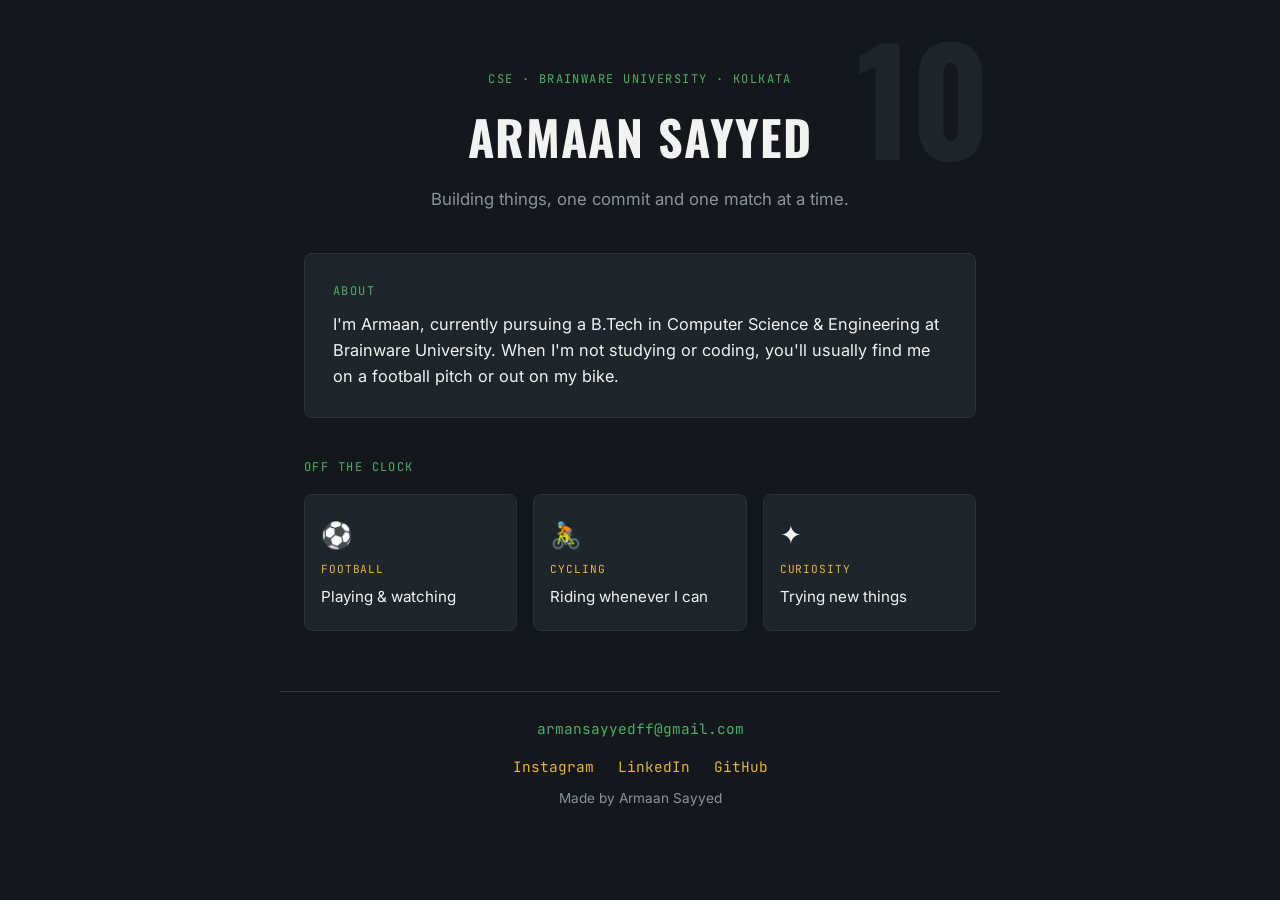
==== index.html @ 483bfe27 "Create index.html" ====
<!DOCTYPE html>
<html lang="en">
<head>
  <meta charset="UTF-8">
  <meta name="viewport" content="width=device-width, initial-scale=1.0">
  <title>Armaan Sayyed</title>

  <link rel="preconnect" href="https://fonts.googleapis.com">
  <link rel="preconnect" href="https://fonts.gstatic.com" crossorigin>

  <link href="https://fonts.googleapis.com/css2?family=Oswald:wght@500;700&family=Inter:wght@400;500&family=JetBrains+Mono:wght@500&display=swap" rel="stylesheet">

  <link rel="stylesheet" href="style.css">
</head>

<body>

  <header class="hero">
    <div class="hero-number" aria-hidden="true">10</div>

    <p class="eyebrow">CSE · Brainware University · Kolkata</p>

    <h1>Armaan Sayyed</h1>

    <p class="hero-sub">
      Building things, one commit and one match at a time.
    </p>
  </header>


  <main>

    <section class="card">
      <p class="eyebrow">About</p>

      <p>
        I'm Armaan, currently pursuing a B.Tech in Computer Science & Engineering
        at Brainware University. When I'm not studying or coding, you'll usually
        find me on a football pitch or out on my bike.
      </p>
    </section>


    <section class="stats">

      <p class="eyebrow">Off the clock</p>

      <div class="stat-row">

        <div class="stat-tile">
          <span class="stat-icon" aria-hidden="true">⚽</span>
          <span class="stat-label">Football</span>
          <span class="stat-value">Playing & watching</span>
        </div>

        <div class="stat-tile">
          <span class="stat-icon" aria-hidden="true">🚴</span>
          <span class="stat-label">Cycling</span>
          <span class="stat-value">Riding whenever I can</span>
        </div>

        <div class="stat-tile">
          <span class="stat-icon" aria-hidden="true">✦</span>
          <span class="stat-label">Curiosity</span>
          <span class="stat-value">Trying new things</span>
        </div>

      </div>

    </section>

  </main>


  <footer>

    <a href="mailto:armansayyedff@gmail.com">
      armansayyedff@gmail.com
    </a>

    <div class="social-links">

      <a
        href="https://www.instagram.com/armaxann/"
        target="_blank"
        rel="noopener noreferrer"
        aria-label="Instagram"
      >
        Instagram
      </a>

      <a
        href="https://www.linkedin.com/in/arman-sayyed-395670391/"
        target="_blank"
        rel="noopener noreferrer"
        aria-label="LinkedIn"
      >
        LinkedIn
      </a>

      <a
        href="https://github.com/armaan-xd"
        target="_blank"
        rel="noopener noreferrer"
        aria-label="GitHub"
      >
        GitHub
      </a>

    </div>

    <p>Made by Armaan Sayyed</p>

  </footer>

</body>
</html>
---- style.css ----
:root {
  --bg: #14181C;
  --card: #1E252B;
  --line: #2A323A;
  --text: #F2F3F0;
  --muted: #8A93A0;
  --grass: #4CAF63;
  --gold: #E8B33D;
}

* {
  box-sizing: border-box;
}

body {
  margin: 0;
  background-color: var(--bg);
  color: var(--text);
  font-family: 'Inter', sans-serif;
  line-height: 1.6;
}

.eyebrow {
  font-family: 'JetBrains Mono', monospace;
  font-size: 0.75rem;
  letter-spacing: 0.12em;
  text-transform: uppercase;
  color: var(--grass);
  margin: 0 0 10px 0;
}

.hero {
  position: relative;
  max-width: 720px;
  margin: 0 auto;
  padding: 70px 24px 40px;
  text-align: center;
  overflow: hidden;
}

.hero-number {
  position: absolute;
  top: -20px;
  right: 10px;
  font-family: 'Oswald', sans-serif;
  font-weight: 700;
  font-size: 9rem;
  color: var(--card);
  z-index: 0;
  user-select: none;
}

.hero h1 {
  position: relative;
  font-family: 'Oswald', sans-serif;
  font-weight: 700;
  font-size: 3rem;
  text-transform: uppercase;
  letter-spacing: 0.03em;
  margin: 0 0 10px 0;
}

.hero-sub {
  position: relative;
  color: var(--muted);
  font-size: 1.05rem;
  margin: 0;
}

main {
  max-width: 720px;
  margin: 0 auto;
  padding: 0 24px 60px;
}

.card {
  background-color: var(--card);
  border: 1px solid var(--line);
  border-radius: 8px;
  padding: 28px;
  margin-bottom: 40px;
}

.card p:last-child {
  margin: 0;
  font-size: 1.02rem;
}

.stats .eyebrow {
  margin-bottom: 16px;
}

.stat-row {
  display: grid;
  grid-template-columns: repeat(3, 1fr);
  gap: 16px;
}

.stat-tile {
  display: flex;
  flex-direction: column;
  align-items: flex-start;
  gap: 6px;
  background-color: var(--card);
  border: 1px solid var(--line);
  border-radius: 8px;
  padding: 20px 16px;
  transition: border-color 0.2s ease;
}

.stat-tile:hover {
  border-color: var(--gold);
}

.stat-icon {
  font-size: 1.6rem;
}

.stat-label {
  font-family: 'JetBrains Mono', monospace;
  font-size: 0.7rem;
  letter-spacing: 0.08em;
  text-transform: uppercase;
  color: var(--gold);
}

.stat-value {
  font-size: 0.95rem;
  color: var(--text);
}

footer {
  max-width: 720px;
  margin: 0 auto;
  padding: 24px;
  text-align: center;
  border-top: 1px solid var(--line);
}

footer a {
  color: var(--grass);
  text-decoration: none;
  font-family: 'JetBrains Mono', monospace;
  font-size: 0.9rem;
}

footer a:hover,
footer a:focus-visible {
  text-decoration: underline;
}

.social-links {
  display: flex;
  justify-content: center;
  gap: 24px;
  margin-top: 14px;
  flex-wrap: wrap;
}

.social-links a {
  color: var(--gold);
  transition: color 0.2s ease;
}

.social-links a:hover {
  color: var(--grass);
}

footer p {
  color: var(--muted);
  font-size: 0.85rem;
  margin: 10px 0 0 0;
}

a:focus-visible,
.stat-tile:focus-visible {
  outline: 2px solid var(--gold);
  outline-offset: 2px;
}

@media (prefers-reduced-motion: reduce) {
  .stat-tile {
    transition: none;
  }
}

@media (max-width: 600px) {

  .hero h1 {
    font-size: 2.2rem;
  }

  .hero-number {
    font-size: 6rem;
    top: -10px;
  }

  .stat-row {
    grid-template-columns: 1fr;
  }

  .social-links {
    gap: 16px;
  }
}
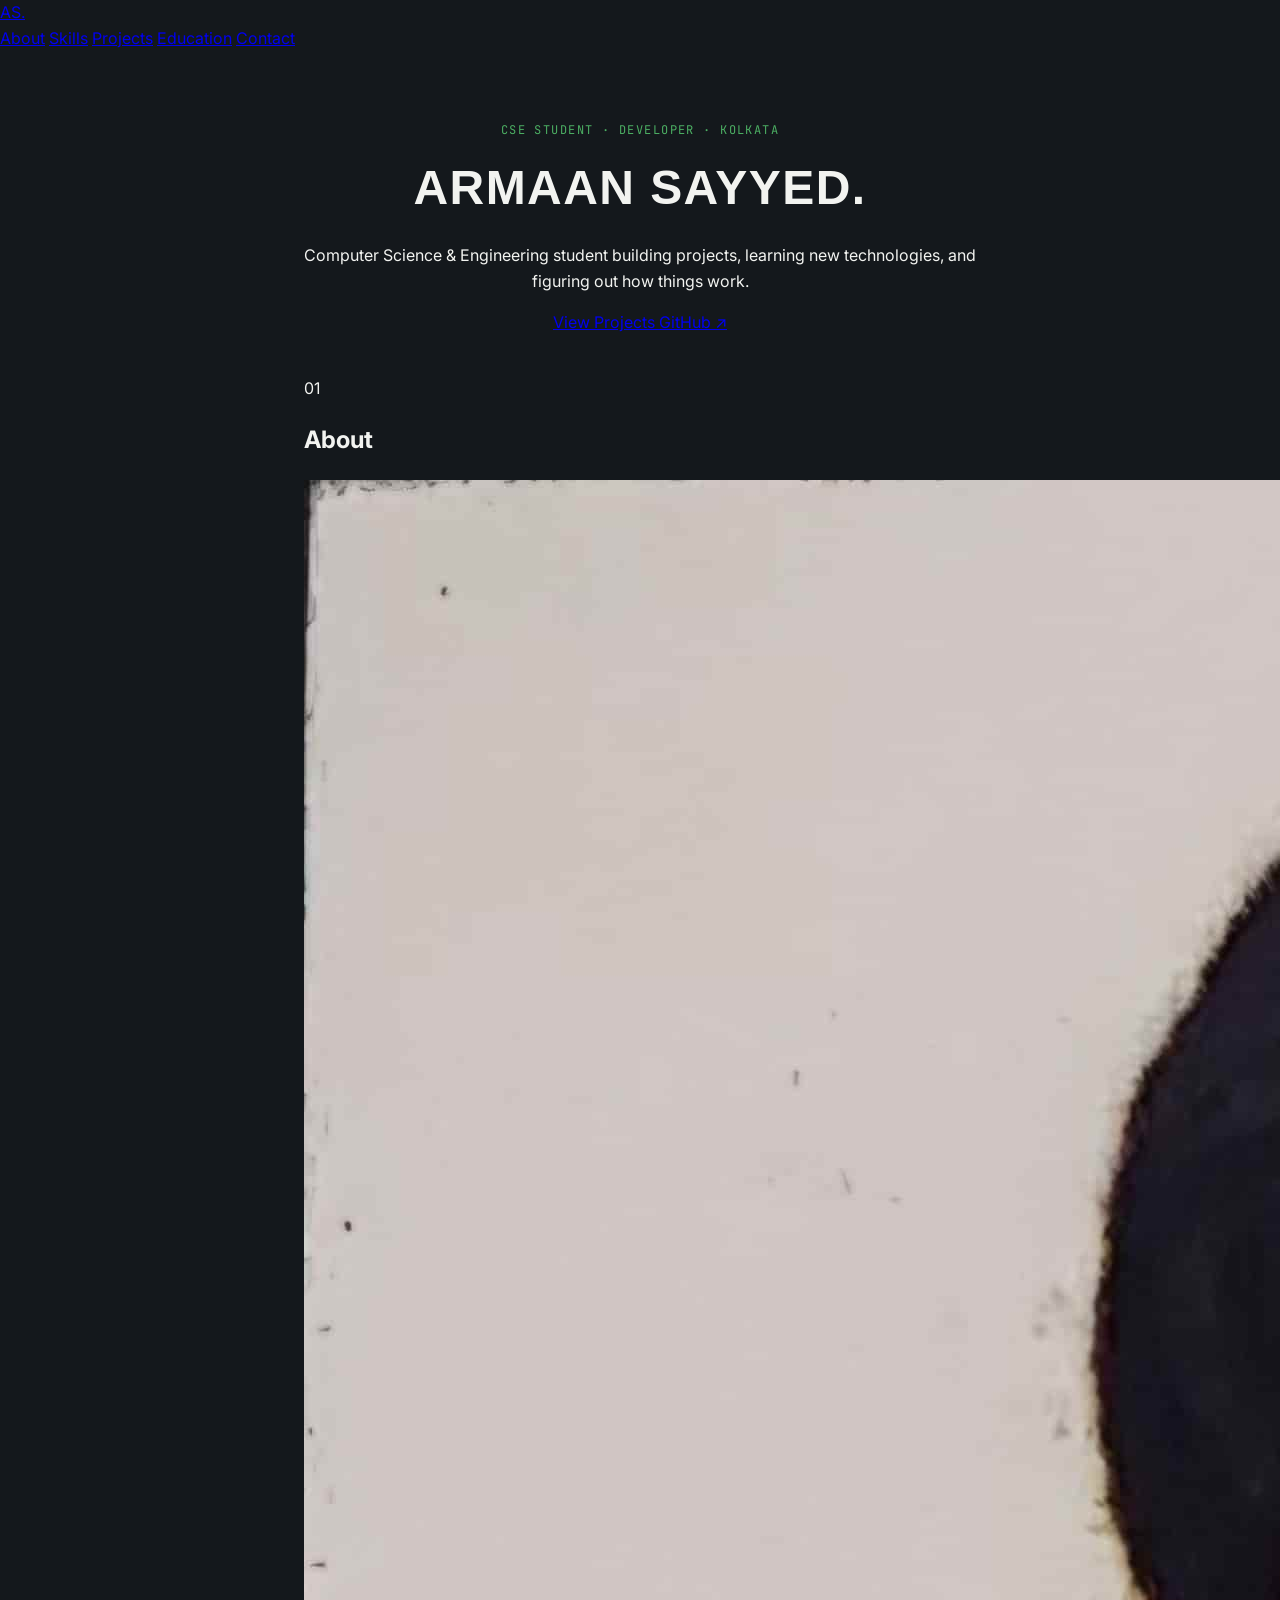
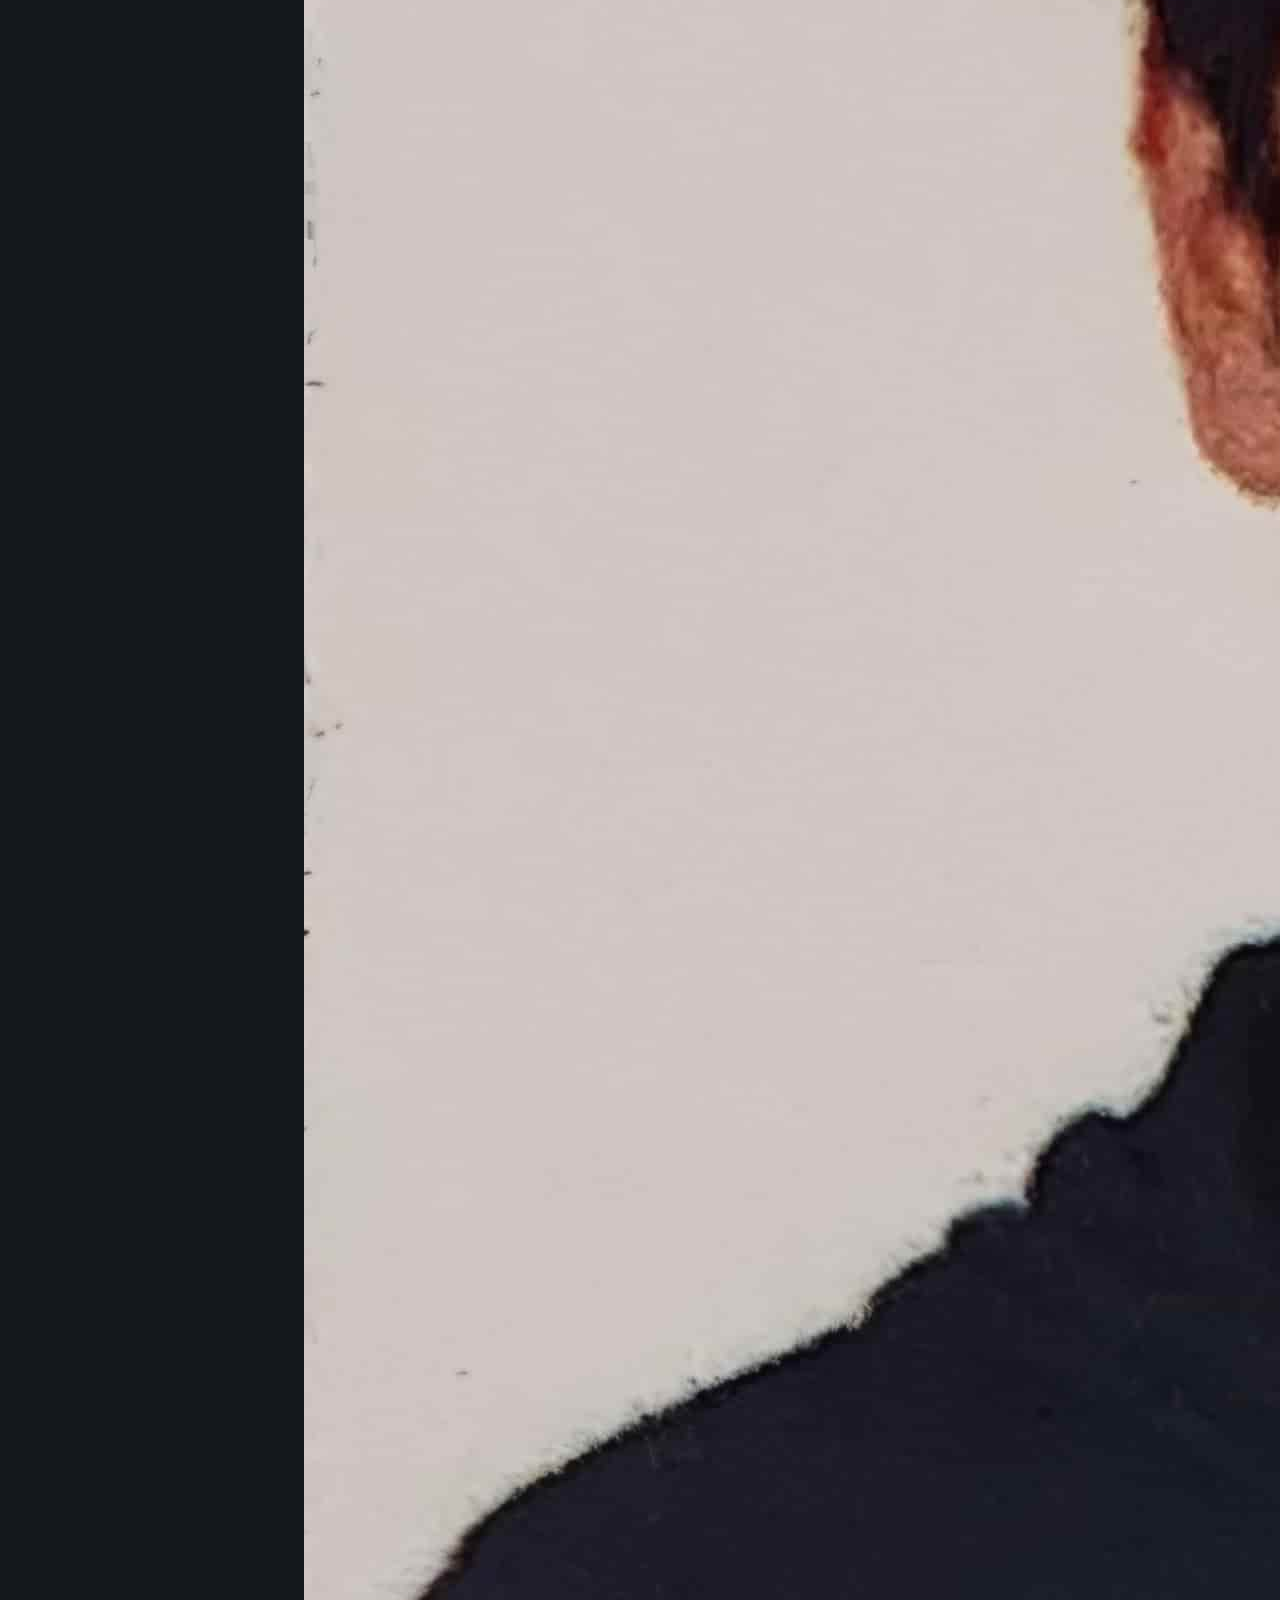
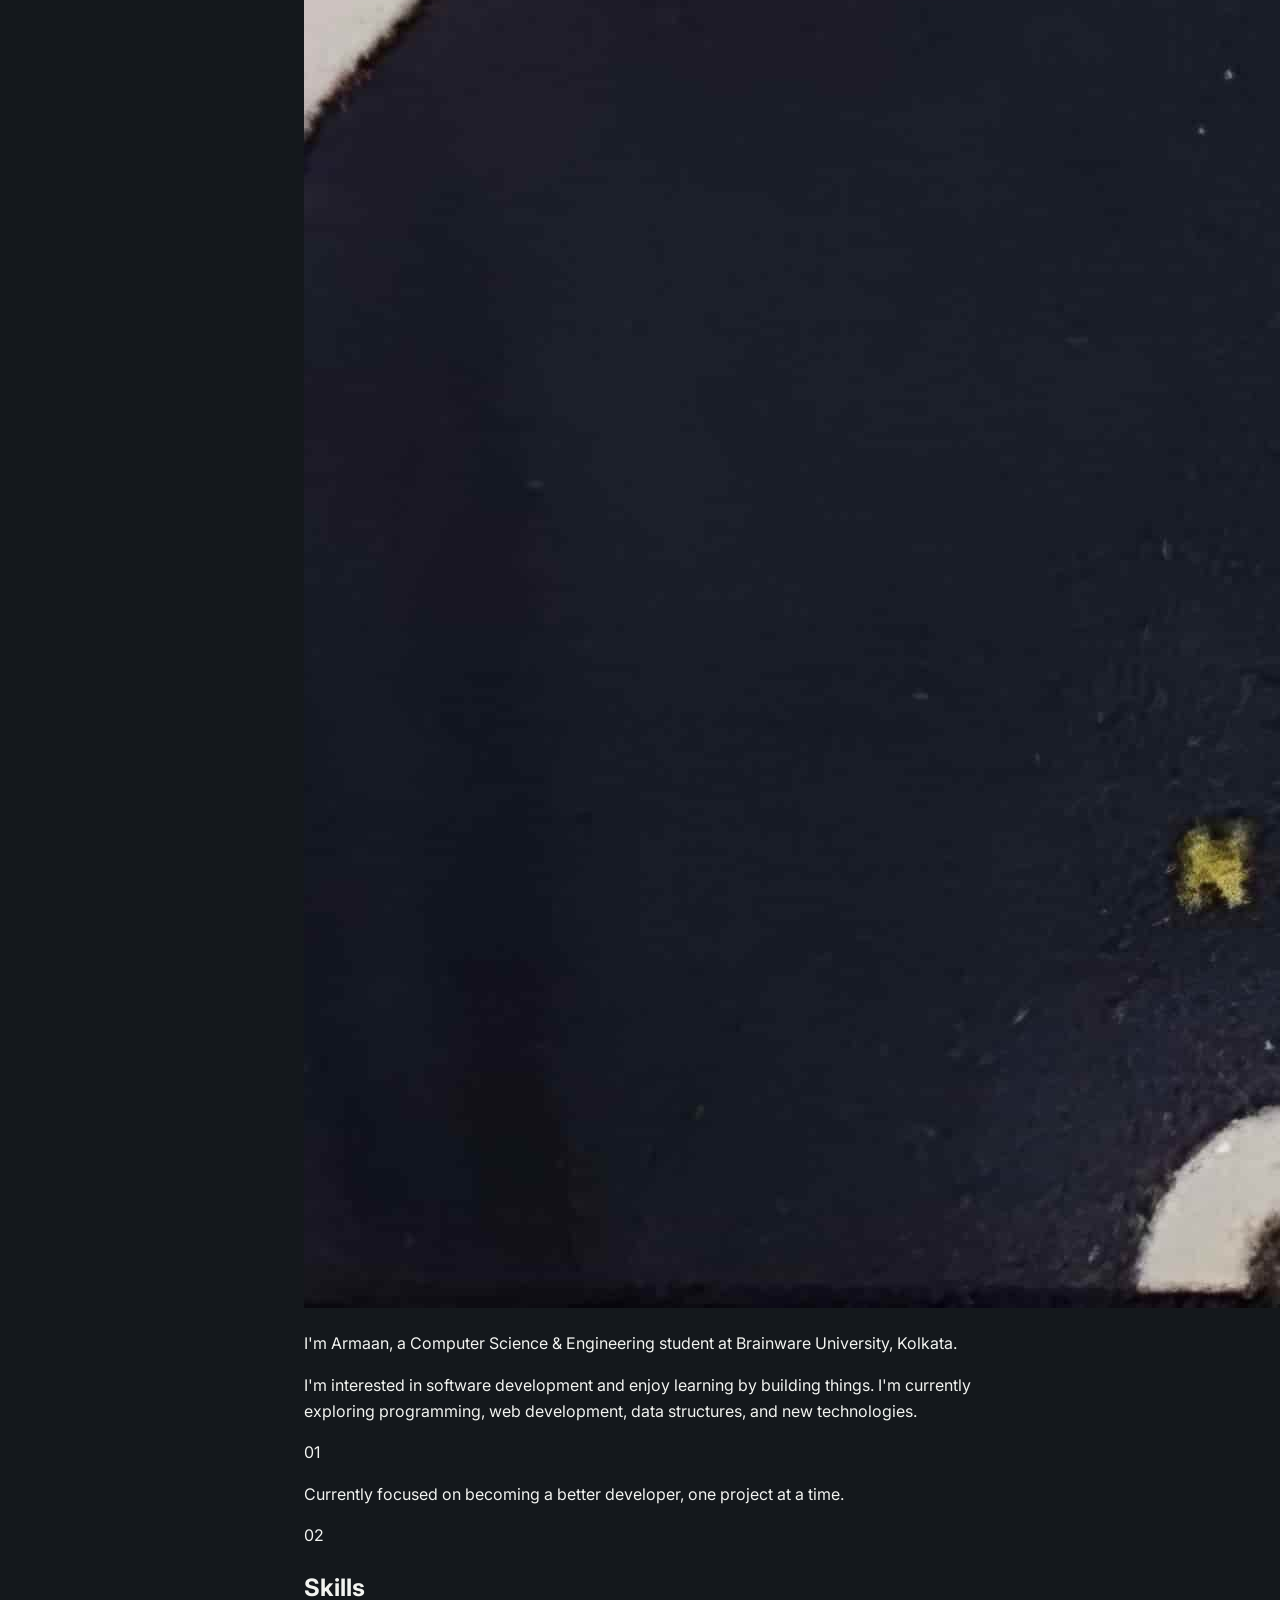
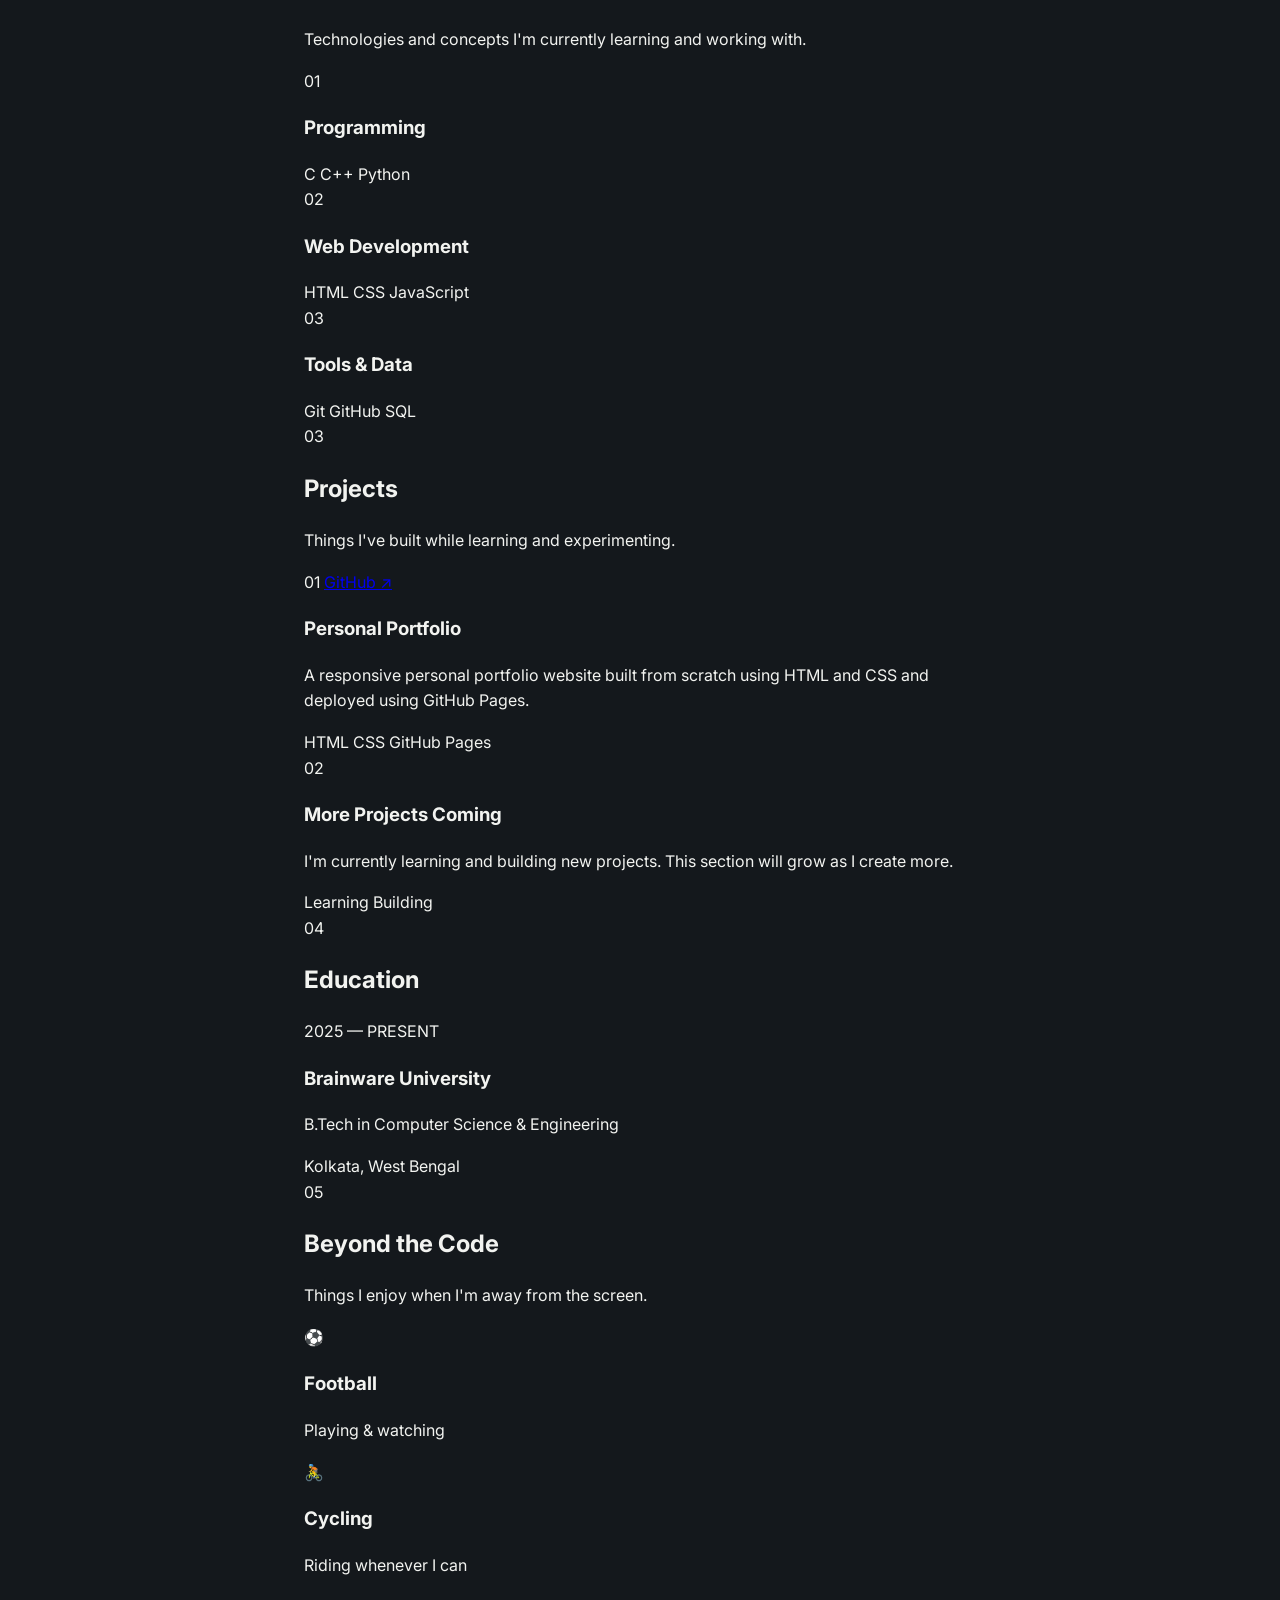
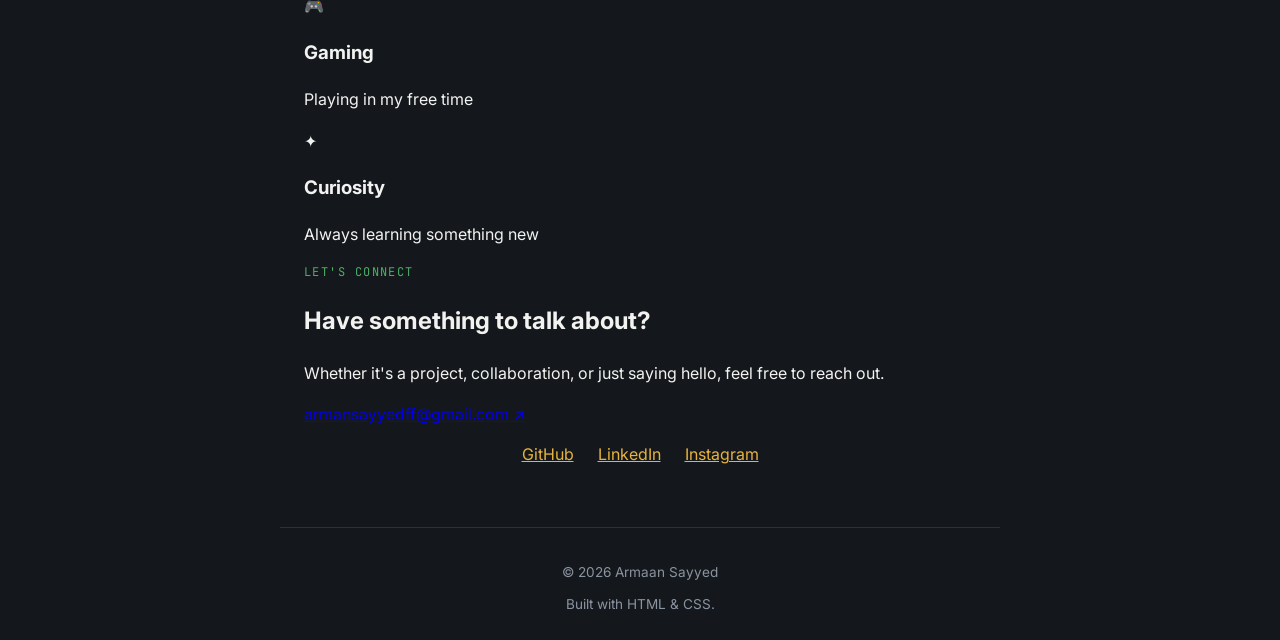
==== commit da65ea00: "Update index.html" ====
--- a/index.html
+++ b/index.html
@@ -1,117 +1,610 @@
 <!DOCTYPE html>
 <html lang="en">
+
 <head>
   <meta charset="UTF-8">
   <meta name="viewport" content="width=device-width, initial-scale=1.0">
-  <title>Armaan Sayyed</title>
+
+  <title>Armaan Sayyed | CSE Student & Developer</title>
+
+  <meta
+    name="description"
+    content="Armaan Sayyed — Computer Science & Engineering student at Brainware University, Kolkata."
+  >
 
   <link rel="preconnect" href="https://fonts.googleapis.com">
   <link rel="preconnect" href="https://fonts.gstatic.com" crossorigin>
 
-  <link href="https://fonts.googleapis.com/css2?family=Oswald:wght@500;700&family=Inter:wght@400;500&family=JetBrains+Mono:wght@500&display=swap" rel="stylesheet">
+  <link
+    href="https://fonts.googleapis.com/css2?family=Inter:wght@400;500;600;700&family=JetBrains+Mono:wght@400;500;600&display=swap"
+    rel="stylesheet"
+  >
 
   <link rel="stylesheet" href="style.css">
 </head>
 
+
 <body>
 
+
+  <!-- NAVIGATION -->
+
+  <nav class="navbar">
+
+    <div class="nav-container">
+
+      <a href="#" class="logo">AS.</a>
+
+      <div class="nav-links">
+
+        <a href="#about">About</a>
+        <a href="#skills">Skills</a>
+        <a href="#projects">Projects</a>
+        <a href="#education">Education</a>
+        <a href="#contact">Contact</a>
+
+      </div>
+
+    </div>
+
+  </nav>
+
+
+  <!-- HERO -->
+
   <header class="hero">
-    <div class="hero-number" aria-hidden="true">10</div>
-
-    <p class="eyebrow">CSE · Brainware University · Kolkata</p>
-
-    <h1>Armaan Sayyed</h1>
-
-    <p class="hero-sub">
-      Building things, one commit and one match at a time.
+
+    <div class="hero-background"></div>
+
+    <div class="hero-content">
+
+      <p class="eyebrow">
+        CSE STUDENT · DEVELOPER · KOLKATA
+      </p>
+
+      <h1>
+        Armaan <span>Sayyed.</span>
+      </h1>
+
+      <p class="hero-description">
+        Computer Science & Engineering student building projects,
+        learning new technologies, and figuring out how things work.
+      </p>
+
+      <div class="hero-buttons">
+
+        <a href="#projects" class="button primary">
+          View Projects
+        </a>
+
+        <a
+          href="https://github.com/armaan-xd"
+          target="_blank"
+          rel="noopener noreferrer"
+          class="button secondary"
+        >
+          GitHub ↗
+        </a>
+
+      </div>
+
+    </div>
+
+  </header>
+
+
+  <main>
+
+
+    <!-- ABOUT -->
+
+    <section id="about" class="section">
+
+      <div class="section-heading">
+
+        <span>01</span>
+
+        <h2>About</h2>
+
+      </div>
+
+
+      <div class="about-content">
+
+
+        <!-- PHOTO -->
+
+        <div class="about-photo">
+
+          <img
+            src="psphoto.jpg"
+            alt="Armaan Sayyed"
+          >
+
+        </div>
+
+
+        <!-- ABOUT TEXT -->
+
+        <div class="about-text">
+
+          <p class="large-text">
+
+            I'm Armaan, a Computer Science & Engineering student at
+            Brainware University, Kolkata.
+
+          </p>
+
+          <p>
+
+            I'm interested in software development and enjoy learning
+            by building things. I'm currently exploring programming,
+            web development, data structures, and new technologies.
+
+          </p>
+
+        </div>
+
+
+        <!-- HIGHLIGHT -->
+
+        <div class="about-highlight">
+
+          <span class="highlight-number">
+            01
+          </span>
+
+          <p>
+
+            Currently focused on becoming a better developer,
+            one project at a time.
+
+          </p>
+
+        </div>
+
+
+      </div>
+
+    </section>
+
+
+    <!-- SKILLS -->
+
+    <section id="skills" class="section">
+
+      <div class="section-heading">
+
+        <span>02</span>
+
+        <h2>Skills</h2>
+
+      </div>
+
+
+      <p class="section-intro">
+
+        Technologies and concepts I'm currently learning
+        and working with.
+
+      </p>
+
+
+      <div class="skills-grid">
+
+
+        <div class="skill-card">
+
+          <span class="skill-number">
+            01
+          </span>
+
+          <h3>
+            Programming
+          </h3>
+
+          <div class="tags">
+
+            <span>C</span>
+            <span>C++</span>
+            <span>Python</span>
+
+          </div>
+
+        </div>
+
+
+        <div class="skill-card">
+
+          <span class="skill-number">
+            02
+          </span>
+
+          <h3>
+            Web Development
+          </h3>
+
+          <div class="tags">
+
+            <span>HTML</span>
+            <span>CSS</span>
+            <span>JavaScript</span>
+
+          </div>
+
+        </div>
+
+
+        <div class="skill-card">
+
+          <span class="skill-number">
+            03
+          </span>
+
+          <h3>
+            Tools & Data
+          </h3>
+
+          <div class="tags">
+
+            <span>Git</span>
+            <span>GitHub</span>
+            <span>SQL</span>
+
+          </div>
+
+        </div>
+
+
+      </div>
+
+    </section>
+
+
+    <!-- PROJECTS -->
+
+    <section id="projects" class="section">
+
+      <div class="section-heading">
+
+        <span>03</span>
+
+        <h2>Projects</h2>
+
+      </div>
+
+
+      <p class="section-intro">
+
+        Things I've built while learning and experimenting.
+
+      </p>
+
+
+      <div class="projects-list">
+
+
+        <!-- PROJECT 01 -->
+
+        <article class="project-card">
+
+          <div class="project-top">
+
+            <span class="project-number">
+              01
+            </span>
+
+            <a
+              href="https://github.com/armaan-xd"
+              target="_blank"
+              rel="noopener noreferrer"
+              class="project-link"
+            >
+              GitHub ↗
+            </a>
+
+          </div>
+
+
+          <h3>
+            Personal Portfolio
+          </h3>
+
+
+          <p>
+
+            A responsive personal portfolio website built from scratch
+            using HTML and CSS and deployed using GitHub Pages.
+
+          </p>
+
+
+          <div class="project-tags">
+
+            <span>HTML</span>
+            <span>CSS</span>
+            <span>GitHub Pages</span>
+
+          </div>
+
+        </article>
+
+
+        <!-- PROJECT 02 -->
+
+        <article class="project-card">
+
+          <div class="project-top">
+
+            <span class="project-number">
+              02
+            </span>
+
+          </div>
+
+
+          <h3>
+            More Projects Coming
+          </h3>
+
+
+          <p>
+
+            I'm currently learning and building new projects.
+            This section will grow as I create more.
+
+          </p>
+
+
+          <div class="project-tags">
+
+            <span>Learning</span>
+            <span>Building</span>
+
+          </div>
+
+        </article>
+
+
+      </div>
+
+    </section>
+
+
+    <!-- EDUCATION -->
+
+    <section id="education" class="section">
+
+      <div class="section-heading">
+
+        <span>04</span>
+
+        <h2>Education</h2>
+
+      </div>
+
+
+      <div class="education-card">
+
+        <div class="education-year">
+
+          2025 — PRESENT
+
+        </div>
+
+
+        <div class="education-info">
+
+          <h3>
+            Brainware University
+          </h3>
+
+          <p>
+            B.Tech in Computer Science & Engineering
+          </p>
+
+          <span>
+            Kolkata, West Bengal
+          </span>
+
+        </div>
+
+      </div>
+
+    </section>
+
+
+    <!-- BEYOND THE CODE -->
+
+    <section class="section">
+
+      <div class="section-heading">
+
+        <span>05</span>
+
+        <h2>Beyond the Code</h2>
+
+      </div>
+
+
+      <p class="section-intro">
+
+        Things I enjoy when I'm away from the screen.
+
+      </p>
+
+
+      <div class="interests">
+
+
+        <div class="interest">
+
+          <span>⚽</span>
+
+          <div>
+
+            <h3>
+              Football
+            </h3>
+
+            <p>
+              Playing & watching
+            </p>
+
+          </div>
+
+        </div>
+
+
+        <div class="interest">
+
+          <span>🚴</span>
+
+          <div>
+
+            <h3>
+              Cycling
+            </h3>
+
+            <p>
+              Riding whenever I can
+            </p>
+
+          </div>
+
+        </div>
+
+
+        <div class="interest">
+
+          <span>🎮</span>
+
+          <div>
+
+            <h3>
+              Gaming
+            </h3>
+
+            <p>
+              Playing in my free time
+            </p>
+
+          </div>
+
+        </div>
+
+
+        <div class="interest">
+
+          <span>✦</span>
+
+          <div>
+
+            <h3>
+              Curiosity
+            </h3>
+
+            <p>
+              Always learning something new
+            </p>
+
+          </div>
+
+        </div>
+
+
+      </div>
+
+    </section>
+
+
+    <!-- CONTACT -->
+
+    <section id="contact" class="contact-section">
+
+      <p class="eyebrow">
+        LET'S CONNECT
+      </p>
+
+
+      <h2>
+
+        Have something
+        <span>to talk about?</span>
+
+      </h2>
+
+
+      <p>
+
+        Whether it's a project, collaboration, or just saying hello,
+        feel free to reach out.
+
+      </p>
+
+
+      <a
+        href="mailto:armansayyedff@gmail.com"
+        class="email-button"
+      >
+
+        armansayyedff@gmail.com ↗
+
+      </a>
+
+
+      <div class="social-links">
+
+
+        <a
+          href="https://github.com/armaan-xd"
+          target="_blank"
+          rel="noopener noreferrer"
+        >
+          GitHub
+        </a>
+
+
+        <a
+          href="https://www.linkedin.com/in/arman-sayyed-395670391/"
+          target="_blank"
+          rel="noopener noreferrer"
+        >
+          LinkedIn
+        </a>
+
+
+        <a
+          href="https://www.instagram.com/armaxann/"
+          target="_blank"
+          rel="noopener noreferrer"
+        >
+          Instagram
+        </a>
+
+
+      </div>
+
+    </section>
+
+
+  </main>
+
+
+  <!-- FOOTER -->
+
+  <footer>
+
+    <p>
+      © 2026 Armaan Sayyed
     </p>
-  </header>
-
-
-  <main>
-
-    <section class="card">
-      <p class="eyebrow">About</p>
-
-      <p>
-        I'm Armaan, currently pursuing a B.Tech in Computer Science & Engineering
-        at Brainware University. When I'm not studying or coding, you'll usually
-        find me on a football pitch or out on my bike.
-      </p>
-    </section>
-
-
-    <section class="stats">
-
-      <p class="eyebrow">Off the clock</p>
-
-      <div class="stat-row">
-
-        <div class="stat-tile">
-          <span class="stat-icon" aria-hidden="true">⚽</span>
-          <span class="stat-label">Football</span>
-          <span class="stat-value">Playing & watching</span>
-        </div>
-
-        <div class="stat-tile">
-          <span class="stat-icon" aria-hidden="true">🚴</span>
-          <span class="stat-label">Cycling</span>
-          <span class="stat-value">Riding whenever I can</span>
-        </div>
-
-        <div class="stat-tile">
-          <span class="stat-icon" aria-hidden="true">✦</span>
-          <span class="stat-label">Curiosity</span>
-          <span class="stat-value">Trying new things</span>
-        </div>
-
-      </div>
-
-    </section>
-
-  </main>
-
-
-  <footer>
-
-    <a href="mailto:armansayyedff@gmail.com">
-      armansayyedff@gmail.com
-    </a>
-
-    <div class="social-links">
-
-      <a
-        href="https://www.instagram.com/armaxann/"
-        target="_blank"
-        rel="noopener noreferrer"
-        aria-label="Instagram"
-      >
-        Instagram
-      </a>
-
-      <a
-        href="https://www.linkedin.com/in/arman-sayyed-395670391/"
-        target="_blank"
-        rel="noopener noreferrer"
-        aria-label="LinkedIn"
-      >
-        LinkedIn
-      </a>
-
-      <a
-        href="https://github.com/armaan-xd"
-        target="_blank"
-        rel="noopener noreferrer"
-        aria-label="GitHub"
-      >
-        GitHub
-      </a>
-
-    </div>
-
-    <p>Made by Armaan Sayyed</p>
+
+    <p>
+      Built with HTML & CSS.
+    </p>
 
   </footer>
+
 
 </body>
 </html>
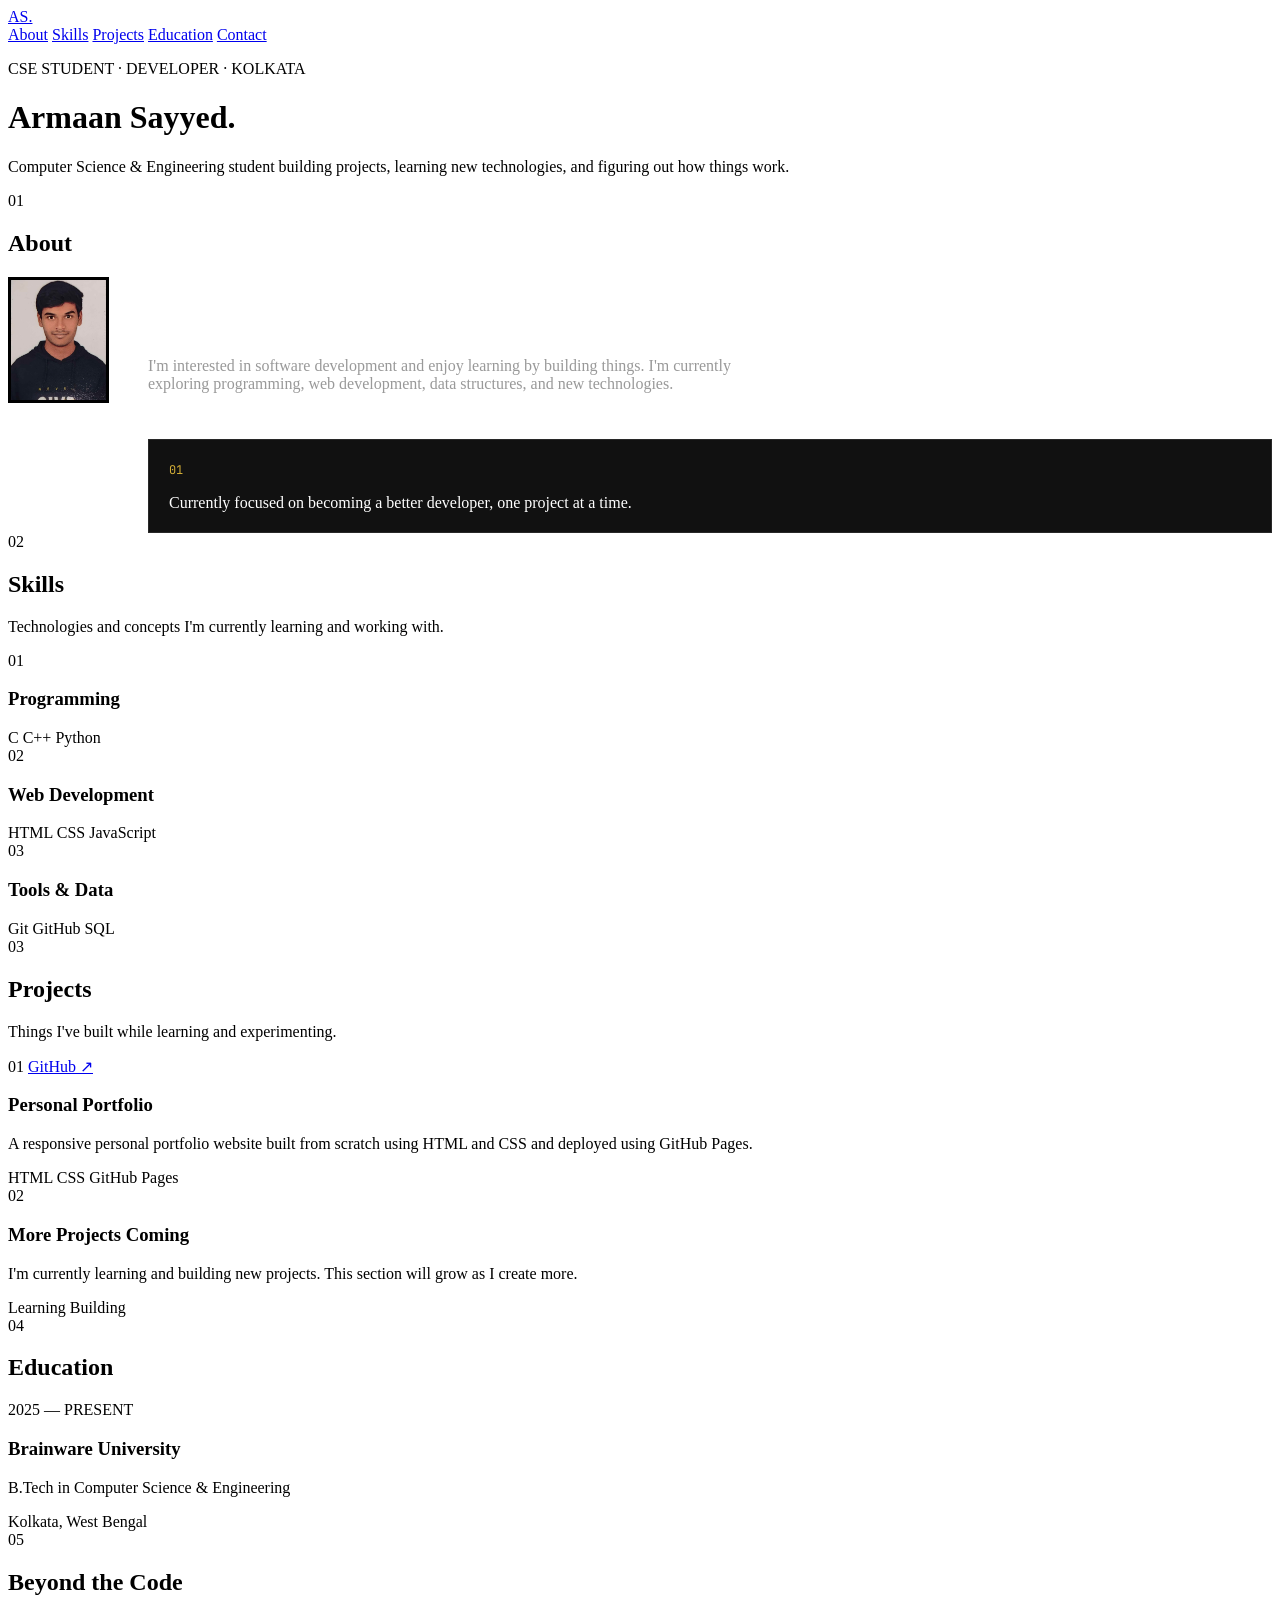
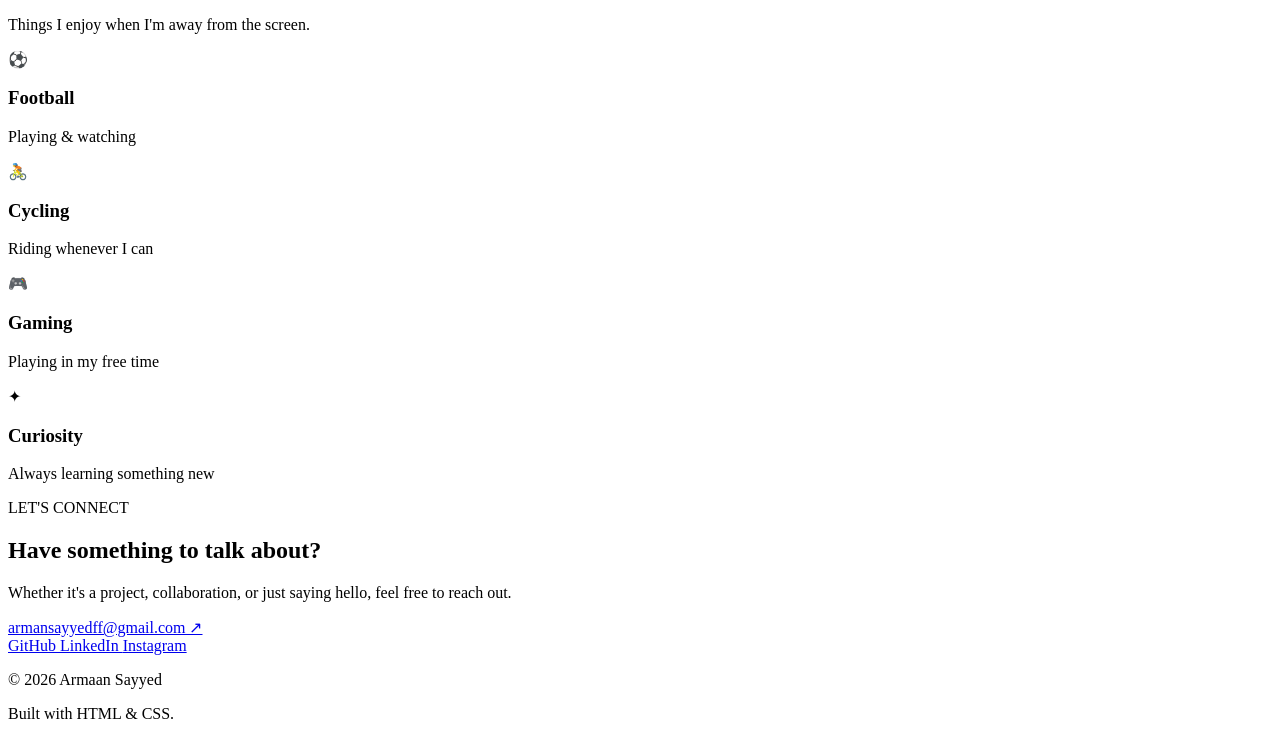
==== commit 1756fafa: "Update index.html" ====
--- a/index.html
+++ b/index.html
@@ -23,10 +23,8 @@
   <link rel="stylesheet" href="style.css">
 </head>
 
-
 <body>
 
-
   <!-- NAVIGATION -->
 
   <nav class="navbar">
@@ -36,13 +34,11 @@
       <a href="#" class="logo">AS.</a>
 
       <div class="nav-links">
-
         <a href="#about">About</a>
         <a href="#skills">Skills</a>
         <a href="#projects">Projects</a>
         <a href="#education">Education</a>
         <a href="#contact">Contact</a>
-
       </div>
 
     </div>
@@ -71,6 +67,10 @@
         learning new technologies, and figuring out how things work.
       </p>
 
+
+      <!-- TOP BUTTONS — CURRENTLY HIDDEN -->
+
+      <!--
       <div class="hero-buttons">
 
         <a href="#projects" class="button primary">
@@ -87,6 +87,7 @@
         </a>
 
       </div>
+      -->
 
     </div>
 
@@ -101,18 +102,13 @@
     <section id="about" class="section">
 
       <div class="section-heading">
-
         <span>01</span>
-
         <h2>About</h2>
-
       </div>
 
 
       <div class="about-content">
 
-
-        <!-- PHOTO -->
 
         <div class="about-photo">
 
@@ -124,29 +120,21 @@
         </div>
 
 
-        <!-- ABOUT TEXT -->
-
         <div class="about-text">
 
           <p class="large-text">
-
             I'm Armaan, a Computer Science & Engineering student at
             Brainware University, Kolkata.
-
           </p>
 
           <p>
-
             I'm interested in software development and enjoy learning
             by building things. I'm currently exploring programming,
             web development, data structures, and new technologies.
-
           </p>
 
         </div>
 
-
-        <!-- HIGHLIGHT -->
 
         <div class="about-highlight">
 
@@ -155,10 +143,8 @@
           </span>
 
           <p>
-
             Currently focused on becoming a better developer,
             one project at a time.
-
           </p>
 
         </div>
@@ -174,19 +160,13 @@
     <section id="skills" class="section">
 
       <div class="section-heading">
-
         <span>02</span>
-
         <h2>Skills</h2>
-
-      </div>
-
+      </div>
 
       <p class="section-intro">
-
         Technologies and concepts I'm currently learning
         and working with.
-
       </p>
 
 
@@ -195,20 +175,14 @@
 
         <div class="skill-card">
 
-          <span class="skill-number">
-            01
-          </span>
-
-          <h3>
-            Programming
-          </h3>
+          <span class="skill-number">01</span>
+
+          <h3>Programming</h3>
 
           <div class="tags">
-
             <span>C</span>
             <span>C++</span>
             <span>Python</span>
-
           </div>
 
         </div>
@@ -216,20 +190,14 @@
 
         <div class="skill-card">
 
-          <span class="skill-number">
-            02
-          </span>
-
-          <h3>
-            Web Development
-          </h3>
+          <span class="skill-number">02</span>
+
+          <h3>Web Development</h3>
 
           <div class="tags">
-
             <span>HTML</span>
             <span>CSS</span>
             <span>JavaScript</span>
-
           </div>
 
         </div>
@@ -237,20 +205,14 @@
 
         <div class="skill-card">
 
-          <span class="skill-number">
-            03
-          </span>
-
-          <h3>
-            Tools & Data
-          </h3>
+          <span class="skill-number">03</span>
+
+          <h3>Tools & Data</h3>
 
           <div class="tags">
-
             <span>Git</span>
             <span>GitHub</span>
             <span>SQL</span>
-
           </div>
 
         </div>
@@ -266,25 +228,17 @@
     <section id="projects" class="section">
 
       <div class="section-heading">
-
         <span>03</span>
-
         <h2>Projects</h2>
-
-      </div>
-
+      </div>
 
       <p class="section-intro">
-
         Things I've built while learning and experimenting.
-
       </p>
 
 
       <div class="projects-list">
 
-
-        <!-- PROJECT 01 -->
 
         <article class="project-card">
 
@@ -310,27 +264,20 @@
             Personal Portfolio
           </h3>
 
-
           <p>
-
             A responsive personal portfolio website built from scratch
             using HTML and CSS and deployed using GitHub Pages.
-
           </p>
 
 
           <div class="project-tags">
-
             <span>HTML</span>
             <span>CSS</span>
             <span>GitHub Pages</span>
-
           </div>
 
         </article>
 
-
-        <!-- PROJECT 02 -->
 
         <article class="project-card">
 
@@ -347,20 +294,15 @@
             More Projects Coming
           </h3>
 
-
           <p>
-
             I'm currently learning and building new projects.
             This section will grow as I create more.
-
           </p>
 
 
           <div class="project-tags">
-
             <span>Learning</span>
             <span>Building</span>
-
           </div>
 
         </article>
@@ -376,22 +318,16 @@
     <section id="education" class="section">
 
       <div class="section-heading">
-
         <span>04</span>
-
         <h2>Education</h2>
-
       </div>
 
 
       <div class="education-card">
 
         <div class="education-year">
-
           2025 — PRESENT
-
-        </div>
-
+        </div>
 
         <div class="education-info">
 
@@ -419,18 +355,12 @@
     <section class="section">
 
       <div class="section-heading">
-
         <span>05</span>
-
         <h2>Beyond the Code</h2>
-
-      </div>
-
+      </div>
 
       <p class="section-intro">
-
         Things I enjoy when I'm away from the screen.
-
       </p>
 
 
@@ -442,15 +372,8 @@
           <span>⚽</span>
 
           <div>
-
-            <h3>
-              Football
-            </h3>
-
-            <p>
-              Playing & watching
-            </p>
-
+            <h3>Football</h3>
+            <p>Playing & watching</p>
           </div>
 
         </div>
@@ -461,15 +384,8 @@
           <span>🚴</span>
 
           <div>
-
-            <h3>
-              Cycling
-            </h3>
-
-            <p>
-              Riding whenever I can
-            </p>
-
+            <h3>Cycling</h3>
+            <p>Riding whenever I can</p>
           </div>
 
         </div>
@@ -480,15 +396,8 @@
           <span>🎮</span>
 
           <div>
-
-            <h3>
-              Gaming
-            </h3>
-
-            <p>
-              Playing in my free time
-            </p>
-
+            <h3>Gaming</h3>
+            <p>Playing in my free time</p>
           </div>
 
         </div>
@@ -499,15 +408,8 @@
           <span>✦</span>
 
           <div>
-
-            <h3>
-              Curiosity
-            </h3>
-
-            <p>
-              Always learning something new
-            </p>
-
+            <h3>Curiosity</h3>
+            <p>Always learning something new</p>
           </div>
 
         </div>
@@ -528,18 +430,14 @@
 
 
       <h2>
-
         Have something
         <span>to talk about?</span>
-
       </h2>
 
 
       <p>
-
         Whether it's a project, collaboration, or just saying hello,
         feel free to reach out.
-
       </p>
 
 
@@ -547,14 +445,11 @@
         href="mailto:armansayyedff@gmail.com"
         class="email-button"
       >
-
         armansayyedff@gmail.com ↗
-
       </a>
 
 
       <div class="social-links">
-
 
         <a
           href="https://github.com/armaan-xd"
@@ -564,7 +459,6 @@
           GitHub
         </a>
 
-
         <a
           href="https://www.linkedin.com/in/arman-sayyed-395670391/"
           target="_blank"
@@ -573,7 +467,6 @@
           LinkedIn
         </a>
 
-
         <a
           href="https://www.instagram.com/armaxann/"
           target="_blank"
@@ -582,7 +475,6 @@
           Instagram
         </a>
 
-
       </div>
 
     </section>
--- a/style.css
+++ b/style.css
@@ -1,205 +1,111 @@
-:root {
-  --bg: #14181C;
-  --card: #1E252B;
-  --line: #2A323A;
-  --text: #F2F3F0;
-  --muted: #8A93A0;
-  --grass: #4CAF63;
-  --gold: #E8B33D;
+/* =========================
+   ABOUT
+========================= */
+
+.about-content {
+  display: grid;
+  grid-template-columns: 110px 1fr;
+  gap: 30px;
+  align-items: start;
 }
 
-* {
-  box-sizing: border-box;
+/* Small passport photo */
+
+.about-photo {
+  display: flex;
+  justify-content: flex-start;
+  align-items: flex-start;
 }
 
-body {
-  margin: 0;
-  background-color: var(--bg);
-  color: var(--text);
-  font-family: 'Inter', sans-serif;
-  line-height: 1.6;
+.about-photo img {
+  width: 95px;
+  height: 120px;
+  object-fit: cover;
+  display: block;
+
+  border: 1px solid var(--gold);
+  padding: 3px;
+
+  background: #000;
+
+  filter: grayscale(5%);
+
+  transition:
+    transform 0.25s ease,
+    border-color 0.25s ease;
 }
 
-.eyebrow {
-  font-family: 'JetBrains Mono', monospace;
-  font-size: 0.75rem;
-  letter-spacing: 0.12em;
-  text-transform: uppercase;
-  color: var(--grass);
-  margin: 0 0 10px 0;
+.about-photo img:hover {
+  transform: translateY(-3px);
+  border-color: var(--gold-light);
 }
 
-.hero {
-  position: relative;
-  max-width: 720px;
-  margin: 0 auto;
-  padding: 70px 24px 40px;
-  text-align: center;
-  overflow: hidden;
+
+/* Your information */
+
+.about-text {
+  max-width: 600px;
 }
 
-.hero-number {
-  position: absolute;
-  top: -20px;
-  right: 10px;
-  font-family: 'Oswald', sans-serif;
-  font-weight: 700;
-  font-size: 9rem;
-  color: var(--card);
-  z-index: 0;
-  user-select: none;
+.about-content p {
+  color: #999999;
 }
 
-.hero h1 {
-  position: relative;
-  font-family: 'Oswald', sans-serif;
-  font-weight: 700;
-  font-size: 3rem;
-  text-transform: uppercase;
-  letter-spacing: 0.03em;
-  margin: 0 0 10px 0;
+.about-content .large-text {
+  margin-top: 0;
+
+  font-size: 1.25rem;
+  line-height: 1.5;
+
+  color: #ffffff;
 }
 
-.hero-sub {
-  position: relative;
-  color: var(--muted);
-  font-size: 1.05rem;
-  margin: 0;
+
+/* Small highlight box */
+
+.about-highlight {
+  grid-column: 2;
+
+  padding: 20px;
+
+  background: #111111;
+
+  border: 1px solid #282828;
 }
 
-main {
-  max-width: 720px;
-  margin: 0 auto;
-  padding: 0 24px 60px;
+.highlight-number {
+  font-family: 'JetBrains Mono', monospace;
+
+  color: #D4AF37;
+
+  font-size: 0.75rem;
 }
 
-.card {
-  background-color: var(--card);
-  border: 1px solid var(--line);
-  border-radius: 8px;
-  padding: 28px;
-  margin-bottom: 40px;
+.about-highlight p {
+  margin-bottom: 0;
+
+  color: #ffffff;
 }
 
-.card p:last-child {
-  margin: 0;
-  font-size: 1.02rem;
-}
 
-.stats .eyebrow {
-  margin-bottom: 16px;
-}
+/* =========================
+   MOBILE
+========================= */
 
-.stat-row {
-  display: grid;
-  grid-template-columns: repeat(3, 1fr);
-  gap: 16px;
-}
+@media (max-width: 750px) {
 
-.stat-tile {
-  display: flex;
-  flex-direction: column;
-  align-items: flex-start;
-  gap: 6px;
-  background-color: var(--card);
-  border: 1px solid var(--line);
-  border-radius: 8px;
-  padding: 20px 16px;
-  transition: border-color 0.2s ease;
-}
-
-.stat-tile:hover {
-  border-color: var(--gold);
-}
-
-.stat-icon {
-  font-size: 1.6rem;
-}
-
-.stat-label {
-  font-family: 'JetBrains Mono', monospace;
-  font-size: 0.7rem;
-  letter-spacing: 0.08em;
-  text-transform: uppercase;
-  color: var(--gold);
-}
-
-.stat-value {
-  font-size: 0.95rem;
-  color: var(--text);
-}
-
-footer {
-  max-width: 720px;
-  margin: 0 auto;
-  padding: 24px;
-  text-align: center;
-  border-top: 1px solid var(--line);
-}
-
-footer a {
-  color: var(--grass);
-  text-decoration: none;
-  font-family: 'JetBrains Mono', monospace;
-  font-size: 0.9rem;
-}
-
-footer a:hover,
-footer a:focus-visible {
-  text-decoration: underline;
-}
-
-.social-links {
-  display: flex;
-  justify-content: center;
-  gap: 24px;
-  margin-top: 14px;
-  flex-wrap: wrap;
-}
-
-.social-links a {
-  color: var(--gold);
-  transition: color 0.2s ease;
-}
-
-.social-links a:hover {
-  color: var(--grass);
-}
-
-footer p {
-  color: var(--muted);
-  font-size: 0.85rem;
-  margin: 10px 0 0 0;
-}
-
-a:focus-visible,
-.stat-tile:focus-visible {
-  outline: 2px solid var(--gold);
-  outline-offset: 2px;
-}
-
-@media (prefers-reduced-motion: reduce) {
-  .stat-tile {
-    transition: none;
-  }
-}
-
-@media (max-width: 600px) {
-
-  .hero h1 {
-    font-size: 2.2rem;
+  .about-content {
+    grid-template-columns: 95px 1fr;
+    gap: 20px;
   }
 
-  .hero-number {
-    font-size: 6rem;
-    top: -10px;
+  .about-photo img {
+    width: 85px;
+    height: 108px;
   }
 
-  .stat-row {
-    grid-template-columns: 1fr;
+  .about-highlight {
+    grid-column: 1 / -1;
   }
 
-  .social-links {
-    gap: 16px;
-  }
 }
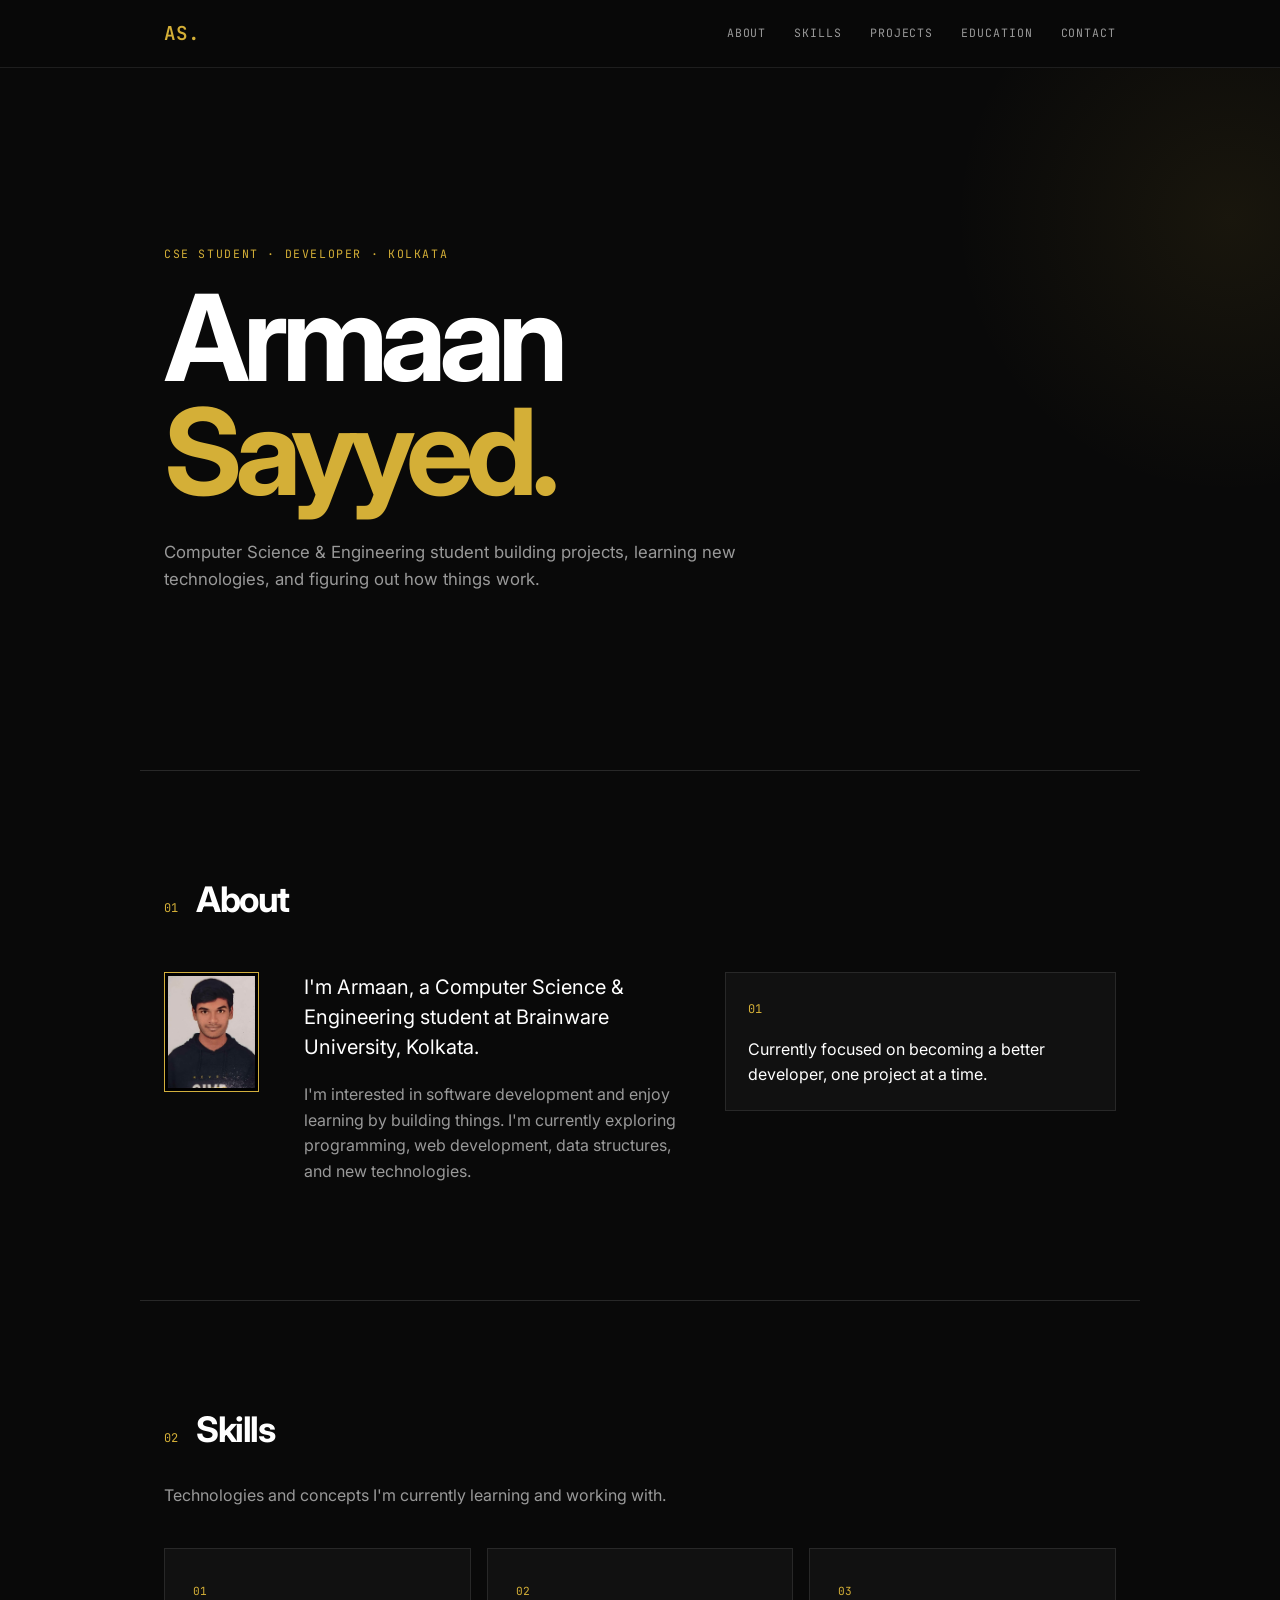
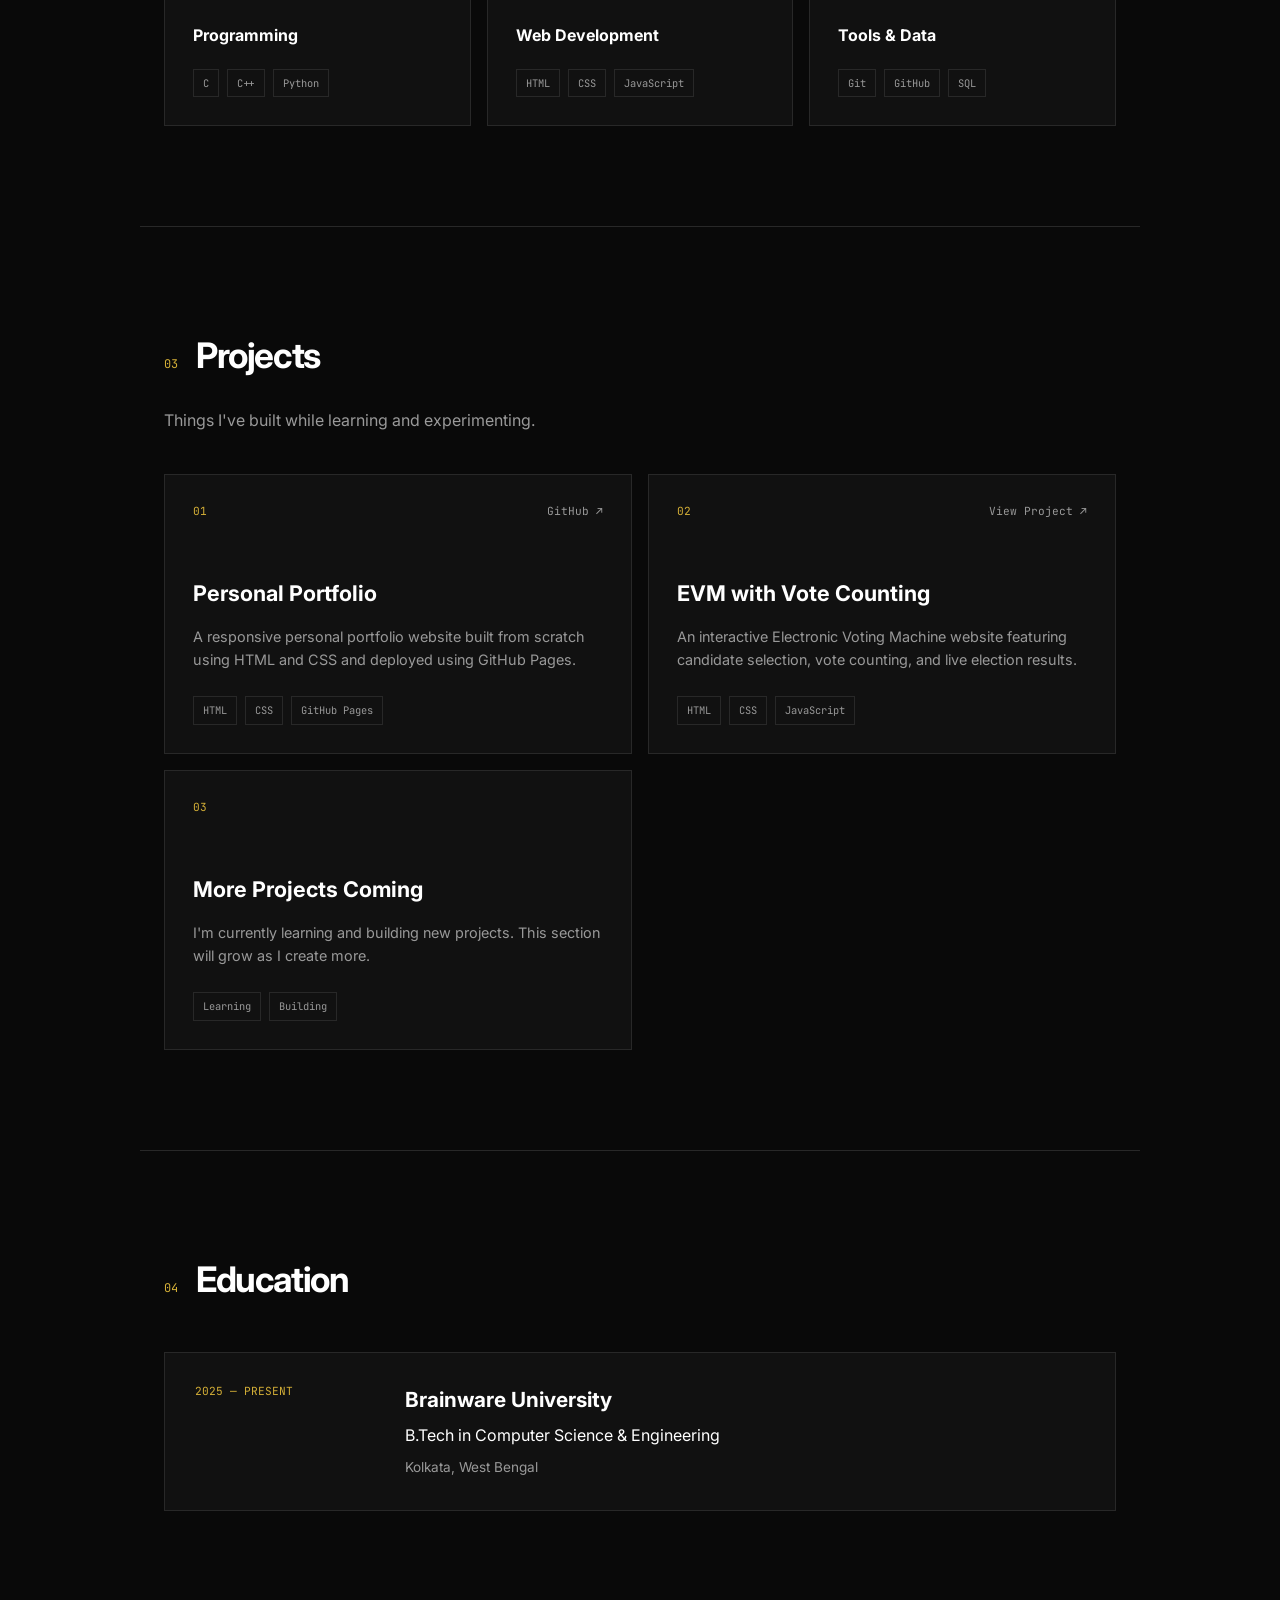
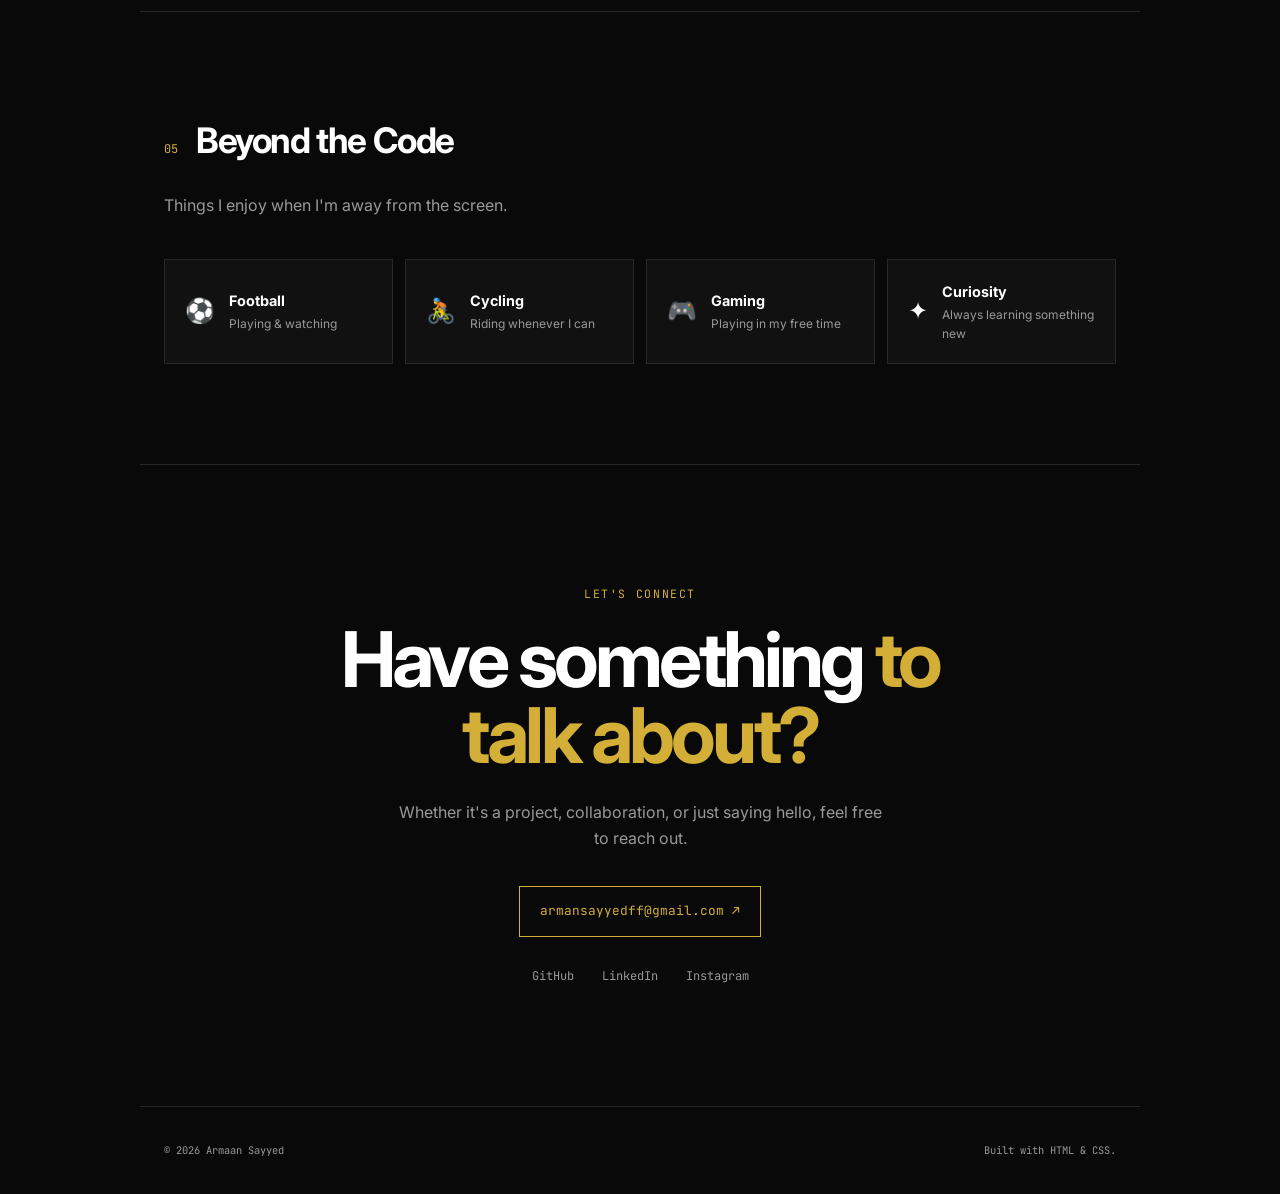
==== commit 788d1bfe: "Update index.html" ====
--- a/index.html
+++ b/index.html
@@ -225,93 +225,139 @@
 
     <!-- PROJECTS -->
 
-    <section id="projects" class="section">
-
-      <div class="section-heading">
-        <span>03</span>
-        <h2>Projects</h2>
-      </div>
-
-      <p class="section-intro">
-        Things I've built while learning and experimenting.
-      </p>
-
-
-      <div class="projects-list">
-
-
-        <article class="project-card">
-
-          <div class="project-top">
-
-            <span class="project-number">
-              01
-            </span>
-
-            <a
-              href="https://github.com/armaan-xd"
-              target="_blank"
-              rel="noopener noreferrer"
-              class="project-link"
-            >
-              GitHub ↗
-            </a>
-
-          </div>
-
-
-          <h3>
-            Personal Portfolio
-          </h3>
-
-          <p>
-            A responsive personal portfolio website built from scratch
-            using HTML and CSS and deployed using GitHub Pages.
-          </p>
-
-
-          <div class="project-tags">
-            <span>HTML</span>
-            <span>CSS</span>
-            <span>GitHub Pages</span>
-          </div>
-
-        </article>
-
-
-        <article class="project-card">
-
-          <div class="project-top">
-
-            <span class="project-number">
-              02
-            </span>
-
-          </div>
-
-
-          <h3>
-            More Projects Coming
-          </h3>
-
-          <p>
-            I'm currently learning and building new projects.
-            This section will grow as I create more.
-          </p>
-
-
-          <div class="project-tags">
-            <span>Learning</span>
-            <span>Building</span>
-          </div>
-
-        </article>
-
-
-      </div>
-
-    </section>
-
+    <!-- PROJECTS -->
+
+<section id="projects" class="section">
+
+  <div class="section-heading">
+    <span>03</span>
+    <h2>Projects</h2>
+  </div>
+
+  <p class="section-intro">
+    Things I've built while learning and experimenting.
+  </p>
+
+
+  <div class="projects-list">
+
+
+    <!-- PROJECT 01 — PERSONAL PORTFOLIO -->
+
+    <article class="project-card">
+
+      <div class="project-top">
+
+        <span class="project-number">
+          01
+        </span>
+
+        <a
+          href="https://github.com/armaan-xd"
+          target="_blank"
+          rel="noopener noreferrer"
+          class="project-link"
+        >
+          GitHub ↗
+        </a>
+
+      </div>
+
+
+      <h3>
+        Personal Portfolio
+      </h3>
+
+      <p>
+        A responsive personal portfolio website built from scratch
+        using HTML and CSS and deployed using GitHub Pages.
+      </p>
+
+
+      <div class="project-tags">
+        <span>HTML</span>
+        <span>CSS</span>
+        <span>GitHub Pages</span>
+      </div>
+
+    </article>
+
+
+    <!-- PROJECT 02 — EVM -->
+
+    <article class="project-card">
+
+      <div class="project-top">
+
+        <span class="project-number">
+          02
+        </span>
+
+        <a
+          href="https://armaan-xd.github.io/MyEVM/"
+          target="_blank"
+          rel="noopener noreferrer"
+          class="project-link"
+        >
+          View Project ↗
+        </a>
+
+      </div>
+
+
+      <h3>
+        EVM with Vote Counting
+      </h3>
+
+      <p>
+        An interactive Electronic Voting Machine website featuring
+        candidate selection, vote counting, and live election results.
+      </p>
+
+
+      <div class="project-tags">
+        <span>HTML</span>
+        <span>CSS</span>
+        <span>JavaScript</span>
+      </div>
+
+    </article>
+
+
+    <!-- PROJECT 03 — MORE PROJECTS -->
+
+    <article class="project-card">
+
+      <div class="project-top">
+
+        <span class="project-number">
+          03
+        </span>
+
+      </div>
+
+
+      <h3>
+        More Projects Coming
+      </h3>
+
+      <p>
+        I'm currently learning and building new projects.
+        This section will grow as I create more.
+      </p>
+
+
+      <div class="project-tags">
+        <span>Learning</span>
+        <span>Building</span>
+      </div>
+
+    </article>
+
+
+  </div>
+
+</section>
 
     <!-- EDUCATION -->
 
--- a/style.css
+++ b/style.css
@@ -1,29 +1,340 @@
+:root {
+
+  --bg: #090909;
+  --surface: #111111;
+  --surface-light: #171717;
+
+  --border: #282828;
+
+  --text: #ffffff;
+  --muted: #999999;
+
+  --gold: #d4af37;
+  --gold-light: #e6c75a;
+
+  --max-width: 1000px;
+}
+
+
+/* =========================
+   RESET
+========================= */
+
+* {
+  box-sizing: border-box;
+}
+
+
+html {
+  scroll-behavior: smooth;
+}
+
+
+body {
+
+  margin: 0;
+
+  background: var(--bg);
+
+  color: var(--text);
+
+  font-family: 'Inter', sans-serif;
+
+  line-height: 1.6;
+
+  overflow-x: hidden;
+}
+
+
+img {
+  max-width: 100%;
+}
+
+
+a {
+  color: inherit;
+  text-decoration: none;
+}
+
+
+/* =========================
+   NAVIGATION
+========================= */
+
+.navbar {
+
+  position: sticky;
+
+  top: 0;
+
+  z-index: 100;
+
+  background: rgba(9, 9, 9, 0.88);
+
+  backdrop-filter: blur(14px);
+
+  border-bottom: 1px solid rgba(40, 40, 40, 0.7);
+}
+
+
+.nav-container {
+
+  max-width: var(--max-width);
+
+  margin: auto;
+
+  padding: 18px 24px;
+
+  display: flex;
+
+  justify-content: space-between;
+
+  align-items: center;
+}
+
+
+.logo {
+
+  font-family: 'JetBrains Mono', monospace;
+
+  font-size: 1.2rem;
+
+  font-weight: 600;
+
+  color: var(--gold);
+}
+
+
+.nav-links {
+
+  display: flex;
+
+  gap: 28px;
+}
+
+
+.nav-links a {
+
+  font-family: 'JetBrains Mono', monospace;
+
+  font-size: 0.72rem;
+
+  text-transform: uppercase;
+
+  letter-spacing: 0.08em;
+
+  color: var(--muted);
+
+  transition: color 0.2s ease;
+}
+
+
+.nav-links a:hover {
+  color: var(--gold);
+}
+
+
+/* =========================
+   HERO
+========================= */
+
+.hero {
+
+  position: relative;
+
+  min-height: 78vh;
+
+  display: flex;
+
+  align-items: center;
+
+  overflow: hidden;
+}
+
+
+.hero-background {
+
+  position: absolute;
+
+  width: 600px;
+
+  height: 600px;
+
+  right: -250px;
+
+  top: -150px;
+
+  border-radius: 50%;
+
+  background: radial-gradient(
+    circle,
+    rgba(212, 175, 55, 0.08),
+    transparent 65%
+  );
+}
+
+
+.hero-content {
+
+  position: relative;
+
+  z-index: 2;
+
+  width: 100%;
+
+  max-width: var(--max-width);
+
+  margin: auto;
+
+  padding: 100px 24px;
+}
+
+
+.eyebrow {
+
+  margin: 0 0 18px;
+
+  font-family: 'JetBrains Mono', monospace;
+
+  font-size: 0.72rem;
+
+  letter-spacing: 0.14em;
+
+  color: var(--gold);
+}
+
+
+.hero h1 {
+
+  margin: 0;
+
+  max-width: 800px;
+
+  font-size: clamp(4rem, 10vw, 7.5rem);
+
+  line-height: 0.95;
+
+  letter-spacing: -0.06em;
+
+  font-weight: 700;
+}
+
+
+.hero h1 span {
+  color: var(--gold);
+}
+
+
+.hero-description {
+
+  max-width: 580px;
+
+  margin: 30px 0 0;
+
+  font-size: 1.05rem;
+
+  color: var(--muted);
+}
+
+
+/* =========================
+   SECTIONS
+========================= */
+
+.section {
+
+  max-width: var(--max-width);
+
+  margin: auto;
+
+  padding: 100px 24px;
+
+  border-top: 1px solid var(--border);
+}
+
+
+.section-heading {
+
+  display: flex;
+
+  align-items: baseline;
+
+  gap: 18px;
+
+  margin-bottom: 45px;
+}
+
+
+.section-heading span {
+
+  font-family: 'JetBrains Mono', monospace;
+
+  font-size: 0.75rem;
+
+  color: var(--gold);
+}
+
+
+.section-heading h2 {
+
+  margin: 0;
+
+  font-size: 2.2rem;
+
+  letter-spacing: -0.04em;
+}
+
+
+.section-intro {
+
+  max-width: 600px;
+
+  margin-top: -20px;
+
+  margin-bottom: 40px;
+
+  color: var(--muted);
+}
+
+
 /* =========================
    ABOUT
 ========================= */
 
 .about-content {
+
   display: grid;
-  grid-template-columns: 110px 1fr;
+
+  grid-template-columns: 110px 1fr 1fr;
+
   gap: 30px;
+
   align-items: start;
 }
 
-/* Small passport photo */
 
 .about-photo {
+
   display: flex;
+
   justify-content: flex-start;
+
   align-items: flex-start;
 }
 
+
 .about-photo img {
+
   width: 95px;
+
   height: 120px;
+
   object-fit: cover;
+
   display: block;
 
   border: 1px solid var(--gold);
+
   padding: 3px;
 
   background: #000;
@@ -35,77 +346,1007 @@
     border-color 0.25s ease;
 }
 
+
 .about-photo img:hover {
+
   transform: translateY(-3px);
+
   border-color: var(--gold-light);
 }
 
 
-/* Your information */
-
-.about-text {
-  max-width: 600px;
-}
-
 .about-content p {
-  color: #999999;
-}
+  color: var(--muted);
+}
+
 
 .about-content .large-text {
+
   margin-top: 0;
 
   font-size: 1.25rem;
+
   line-height: 1.5;
 
-  color: #ffffff;
-}
-
-
-/* Small highlight box */
+  color: var(--text);
+}
+
 
 .about-highlight {
-  grid-column: 2;
+
+  padding: 22px;
+
+  background: var(--surface);
+
+  border: 1px solid var(--border);
+}
+
+
+.highlight-number {
+
+  font-family: 'JetBrains Mono', monospace;
+
+  color: var(--gold);
+
+  font-size: 0.75rem;
+}
+
+
+.about-highlight p {
+
+  margin-bottom: 0;
+
+  color: var(--text);
+}
+
+
+/* =========================
+   SKILLS
+========================= */
+
+.skills-grid {
+
+  display: grid;
+
+  grid-template-columns: repeat(3, 1fr);
+
+  gap: 16px;
+}
+
+
+.skill-card {
+
+  padding: 28px;
+
+  background: var(--surface);
+
+  border: 1px solid var(--border);
+
+  transition:
+    border-color 0.25s ease,
+    transform 0.25s ease;
+}
+
+
+.skill-card:hover {
+
+  border-color: var(--gold);
+
+  transform: translateY(-4px);
+}
+
+
+.skill-number {
+
+  font-family: 'JetBrains Mono', monospace;
+
+  font-size: 0.7rem;
+
+  color: var(--gold);
+}
+
+
+.skill-card h3 {
+
+  margin: 20px 0;
+
+  font-size: 1rem;
+}
+
+
+.tags,
+.project-tags {
+
+  display: flex;
+
+  flex-wrap: wrap;
+
+  gap: 8px;
+}
+
+
+.tags span,
+.project-tags span {
+
+  padding: 5px 9px;
+
+  border: 1px solid var(--border);
+
+  color: var(--muted);
+
+  font-family: 'JetBrains Mono', monospace;
+
+  font-size: 0.65rem;
+}
+
+
+/* =========================
+   PROJECTS
+========================= */
+
+.projects-list {
+
+  display: grid;
+
+  grid-template-columns: repeat(2, 1fr);
+
+  gap: 16px;
+}
+
+
+.project-card {
+
+  min-height: 280px;
+
+  padding: 28px;
+
+  background: var(--surface);
+
+  border: 1px solid var(--border);
+
+  transition:
+    border-color 0.25s ease,
+    transform 0.25s ease;
+}
+
+
+.project-card:hover {
+
+  border-color: var(--gold);
+
+  transform: translateY(-4px);
+}
+
+
+.project-top {
+
+  display: flex;
+
+  justify-content: space-between;
+
+  align-items: center;
+}
+
+
+.project-number {
+
+  font-family: 'JetBrains Mono', monospace;
+
+  font-size: 0.7rem;
+
+  color: var(--gold);
+}
+
+
+.project-link {
+
+  font-family: 'JetBrains Mono', monospace;
+
+  font-size: 0.7rem;
+
+  color: var(--muted);
+}
+
+
+.project-link:hover {
+  color: var(--gold);
+}
+
+
+.project-card h3 {
+
+  margin-top: 55px;
+
+  margin-bottom: 12px;
+
+  font-size: 1.35rem;
+}
+
+
+.project-card p {
+
+  color: var(--muted);
+
+  font-size: 0.9rem;
+}
+
+
+.project-tags {
+  margin-top: 25px;
+}
+
+
+/* =========================
+   EDUCATION
+========================= */
+
+.education-card {
+
+  display: grid;
+
+  grid-template-columns: 180px 1fr;
+
+  gap: 30px;
+
+  padding: 30px;
+
+  background: var(--surface);
+
+  border: 1px solid var(--border);
+}
+
+
+.education-year {
+
+  font-family: 'JetBrains Mono', monospace;
+
+  font-size: 0.7rem;
+
+  color: var(--gold);
+}
+
+
+.education-info h3 {
+
+  margin: 0;
+
+  font-size: 1.3rem;
+}
+
+
+.education-info p {
+
+  margin: 6px 0;
+
+  color: var(--text);
+}
+
+
+.education-info span {
+
+  color: var(--muted);
+
+  font-size: 0.85rem;
+}
+
+
+/* =========================
+   INTERESTS
+========================= */
+
+.interests {
+
+  display: grid;
+
+  grid-template-columns: repeat(4, 1fr);
+
+  gap: 12px;
+}
+
+
+.interest {
 
   padding: 20px;
 
-  background: #111111;
-
-  border: 1px solid #282828;
-}
-
-.highlight-number {
+  background: var(--surface);
+
+  border: 1px solid var(--border);
+
+  display: flex;
+
+  gap: 14px;
+
+  align-items: center;
+}
+
+
+.interest > span {
+  font-size: 1.5rem;
+}
+
+
+.interest h3 {
+
+  margin: 0;
+
+  font-size: 0.9rem;
+}
+
+
+.interest p {
+
+  margin: 2px 0 0;
+
+  font-size: 0.75rem;
+
+  color: var(--muted);
+}
+
+
+/* =========================
+   CONTACT
+========================= */
+
+.contact-section {
+
+  max-width: var(--max-width);
+
+  margin: auto;
+
+  padding: 120px 24px;
+
+  text-align: center;
+
+  border-top: 1px solid var(--border);
+}
+
+
+.contact-section h2 {
+
+  max-width: 700px;
+
+  margin: auto;
+
+  font-size: clamp(2.5rem, 6vw, 5rem);
+
+  line-height: 1;
+
+  letter-spacing: -0.05em;
+}
+
+
+.contact-section h2 span {
+  color: var(--gold);
+}
+
+
+.contact-section > p:not(.eyebrow) {
+
+  max-width: 500px;
+
+  margin: 25px auto;
+
+  color: var(--muted);
+}
+
+
+.email-button {
+
+  display: inline-block;
+
+  margin-top: 10px;
+
+  padding: 14px 20px;
+
+  border: 1px solid var(--gold);
+
+  color: var(--gold);
+
   font-family: 'JetBrains Mono', monospace;
 
-  color: #D4AF37;
+  font-size: 0.8rem;
+
+  transition: all 0.25s ease;
+}
+
+
+.email-button:hover {
+
+  background: var(--gold);
+
+  color: #090909;
+}
+
+
+.social-links {
+
+  display: flex;
+
+  justify-content: center;
+
+  gap: 28px;
+
+  margin-top: 30px;
+}
+
+
+.social-links a {
+
+  font-family: 'JetBrains Mono', monospace;
 
   font-size: 0.75rem;
-}
-
-.about-highlight p {
-  margin-bottom: 0;
-
-  color: #ffffff;
+
+  color: var(--muted);
+
+  transition: color 0.2s ease;
+}
+
+
+.social-links a:hover {
+  color: var(--gold);
 }
 
 
 /* =========================
-   MOBILE
+   FOOTER
 ========================= */
 
-@media (max-width: 750px) {
+footer {
+
+  max-width: var(--max-width);
+
+  margin: auto;
+
+  padding: 25px 24px;
+
+  display: flex;
+
+  justify-content: space-between;
+
+  border-top: 1px solid var(--border);
+
+  color: var(--muted);
+
+  font-family: 'JetBrains Mono', monospace;
+
+  font-size: 0.65rem;
+}
+
+
+/* =========================================================
+   TABLET
+========================================================= */
+
+@media (max-width: 850px) {
 
   .about-content {
-    grid-template-columns: 95px 1fr;
+
+    grid-template-columns: 100px 1fr;
+
+    gap: 25px;
+  }
+
+
+  .about-highlight {
+
+    grid-column: 2;
+  }
+
+
+  .skills-grid {
+
+    grid-template-columns: 1fr 1fr;
+  }
+
+
+  .interests {
+
+    grid-template-columns: 1fr 1fr;
+  }
+
+}
+
+
+/* =========================================================
+   PHONE
+========================================================= */
+
+@media (max-width: 600px) {
+
+
+  /* ---------- GLOBAL ---------- */
+
+  body {
+
+    width: 100%;
+
+    overflow-x: hidden;
+  }
+
+
+  /* ---------- NAV ---------- */
+
+  .navbar {
+
+    position: sticky;
+
+    top: 0;
+  }
+
+
+  .nav-container {
+
+    padding: 15px 18px;
+  }
+
+
+  .nav-links {
+
+    display: none;
+  }
+
+
+  .logo {
+
+    font-size: 1.05rem;
+  }
+
+
+  /* ---------- HERO ---------- */
+
+  .hero {
+
+    min-height: auto;
+
+    display: block;
+  }
+
+
+  .hero-content {
+
+    padding: 85px 20px 75px;
+  }
+
+
+  .hero-background {
+
+    width: 350px;
+
+    height: 350px;
+
+    right: -200px;
+
+    top: -80px;
+  }
+
+
+  .eyebrow {
+
+    font-size: 0.62rem;
+
+    letter-spacing: 0.10em;
+
+    line-height: 1.7;
+  }
+
+
+  .hero h1 {
+
+    font-size: clamp(3.3rem, 17vw, 5rem);
+
+    line-height: 0.92;
+
+    letter-spacing: -0.065em;
+  }
+
+
+  .hero-description {
+
+    margin-top: 24px;
+
+    font-size: 0.92rem;
+
+    line-height: 1.65;
+
+    max-width: 100%;
+  }
+
+
+  /* ---------- SECTIONS ---------- */
+
+  .section {
+
+    width: 100%;
+
+    padding: 65px 20px;
+  }
+
+
+  .section-heading {
+
+    gap: 12px;
+
+    margin-bottom: 32px;
+  }
+
+
+  .section-heading span {
+
+    font-size: 0.65rem;
+  }
+
+
+  .section-heading h2 {
+
+    font-size: 1.75rem;
+  }
+
+
+  .section-intro {
+
+    margin-top: -10px;
+
+    margin-bottom: 28px;
+
+    font-size: 0.9rem;
+
+    line-height: 1.6;
+  }
+
+
+  /* ---------- ABOUT ---------- */
+
+  .about-content {
+
+    grid-template-columns: 85px 1fr;
+
+    gap: 18px;
+
+    align-items: start;
+  }
+
+
+  .about-photo {
+
+    width: 85px;
+
+    justify-content: flex-start;
+  }
+
+
+  .about-photo img {
+
+    width: 78px;
+
+    height: 100px;
+
+    padding: 3px;
+  }
+
+
+  .about-text {
+
+    min-width: 0;
+  }
+
+
+  .about-content .large-text {
+
+    font-size: 0.98rem;
+
+    line-height: 1.55;
+
+    margin: 0;
+  }
+
+
+  .about-content p:not(.large-text) {
+
+    font-size: 0.82rem;
+
+    line-height: 1.65;
+  }
+
+
+  .about-highlight {
+
+    grid-column: 1 / -1;
+
+    margin-top: 5px;
+
+    padding: 18px;
+  }
+
+
+  .about-highlight p {
+
+    font-size: 0.82rem;
+
+    line-height: 1.6;
+  }
+
+
+  /* ---------- SKILLS ---------- */
+
+  .skills-grid {
+
+    grid-template-columns: 1fr;
+
+    gap: 12px;
+  }
+
+
+  .skill-card {
+
+    padding: 22px;
+
+    min-width: 0;
+  }
+
+
+  .skill-card h3 {
+
+    margin: 14px 0;
+
+    font-size: 0.95rem;
+  }
+
+
+  /* ---------- PROJECTS ---------- */
+
+  .projects-list {
+
+    grid-template-columns: 1fr;
+
+    gap: 12px;
+  }
+
+
+  .project-card {
+
+    min-height: auto;
+
+    padding: 22px;
+  }
+
+
+  .project-card h3 {
+
+    margin-top: 35px;
+
+    font-size: 1.15rem;
+  }
+
+
+  .project-card p {
+
+    font-size: 0.82rem;
+
+    line-height: 1.65;
+  }
+
+
+  /* ---------- EDUCATION ---------- */
+
+  .education-card {
+
+    grid-template-columns: 1fr;
+
+    gap: 12px;
+
+    padding: 22px;
+  }
+
+
+  .education-info h3 {
+
+    font-size: 1.1rem;
+  }
+
+
+  .education-info p {
+
+    font-size: 0.85rem;
+  }
+
+
+  /* ---------- INTERESTS ---------- */
+
+  .interests {
+
+    grid-template-columns: 1fr 1fr;
+
+    gap: 10px;
+  }
+
+
+  .interest {
+
+    padding: 15px;
+
+    gap: 10px;
+
+    min-width: 0;
+  }
+
+
+  .interest > span {
+
+    font-size: 1.2rem;
+  }
+
+
+  .interest h3 {
+
+    font-size: 0.78rem;
+  }
+
+
+  .interest p {
+
+    font-size: 0.65rem;
+
+    line-height: 1.4;
+  }
+
+
+  /* ---------- CONTACT ---------- */
+
+  .contact-section {
+
+    width: 100%;
+
+    padding: 80px 20px;
+  }
+
+
+  .contact-section h2 {
+
+    font-size: clamp(2.4rem, 12vw, 4rem);
+
+    line-height: 0.98;
+  }
+
+
+  .contact-section > p:not(.eyebrow) {
+
+    font-size: 0.85rem;
+
+    line-height: 1.65;
+
+    margin: 22px auto;
+  }
+
+
+  .email-button {
+
+    max-width: 100%;
+
+    padding: 12px 14px;
+
+    font-size: 0.68rem;
+
+    overflow-wrap: anywhere;
+  }
+
+
+  .social-links {
+
     gap: 20px;
-  }
+
+    flex-wrap: wrap;
+  }
+
+
+  .social-links a {
+
+    font-size: 0.7rem;
+  }
+
+
+  /* ---------- FOOTER ---------- */
+
+  footer {
+
+    padding: 22px 20px;
+
+    flex-direction: column;
+
+    gap: 5px;
+
+    font-size: 0.6rem;
+
+    text-align: center;
+  }
+
+}
+
+
+/* =========================================================
+   VERY SMALL PHONES
+========================================================= */
+
+@media (max-width: 380px) {
+
+
+  .hero-content {
+
+    padding-left: 17px;
+
+    padding-right: 17px;
+  }
+
+
+  .hero h1 {
+
+    font-size: 3.1rem;
+  }
+
+
+  .section {
+
+    padding-left: 17px;
+
+    padding-right: 17px;
+  }
+
+
+  .about-content {
+
+    grid-template-columns: 75px 1fr;
+
+    gap: 14px;
+  }
+
+
+  .about-photo {
+
+    width: 75px;
+  }
+
 
   .about-photo img {
-    width: 85px;
-    height: 108px;
-  }
-
-  .about-highlight {
-    grid-column: 1 / -1;
+
+    width: 68px;
+
+    height: 88px;
+  }
+
+
+  .about-content .large-text {
+
+    font-size: 0.9rem;
+  }
+
+
+  .interests {
+
+    grid-template-columns: 1fr;
+  }
+
+
+  .contact-section {
+
+    padding-left: 17px;
+
+    padding-right: 17px;
+  }
+
+}
+
+
+/* =========================
+   REDUCED MOTION
+========================= */
+
+@media (prefers-reduced-motion: reduce) {
+
+  html {
+    scroll-behavior: auto;
+  }
+
+  * {
+    transition: none !important;
   }
 
 }
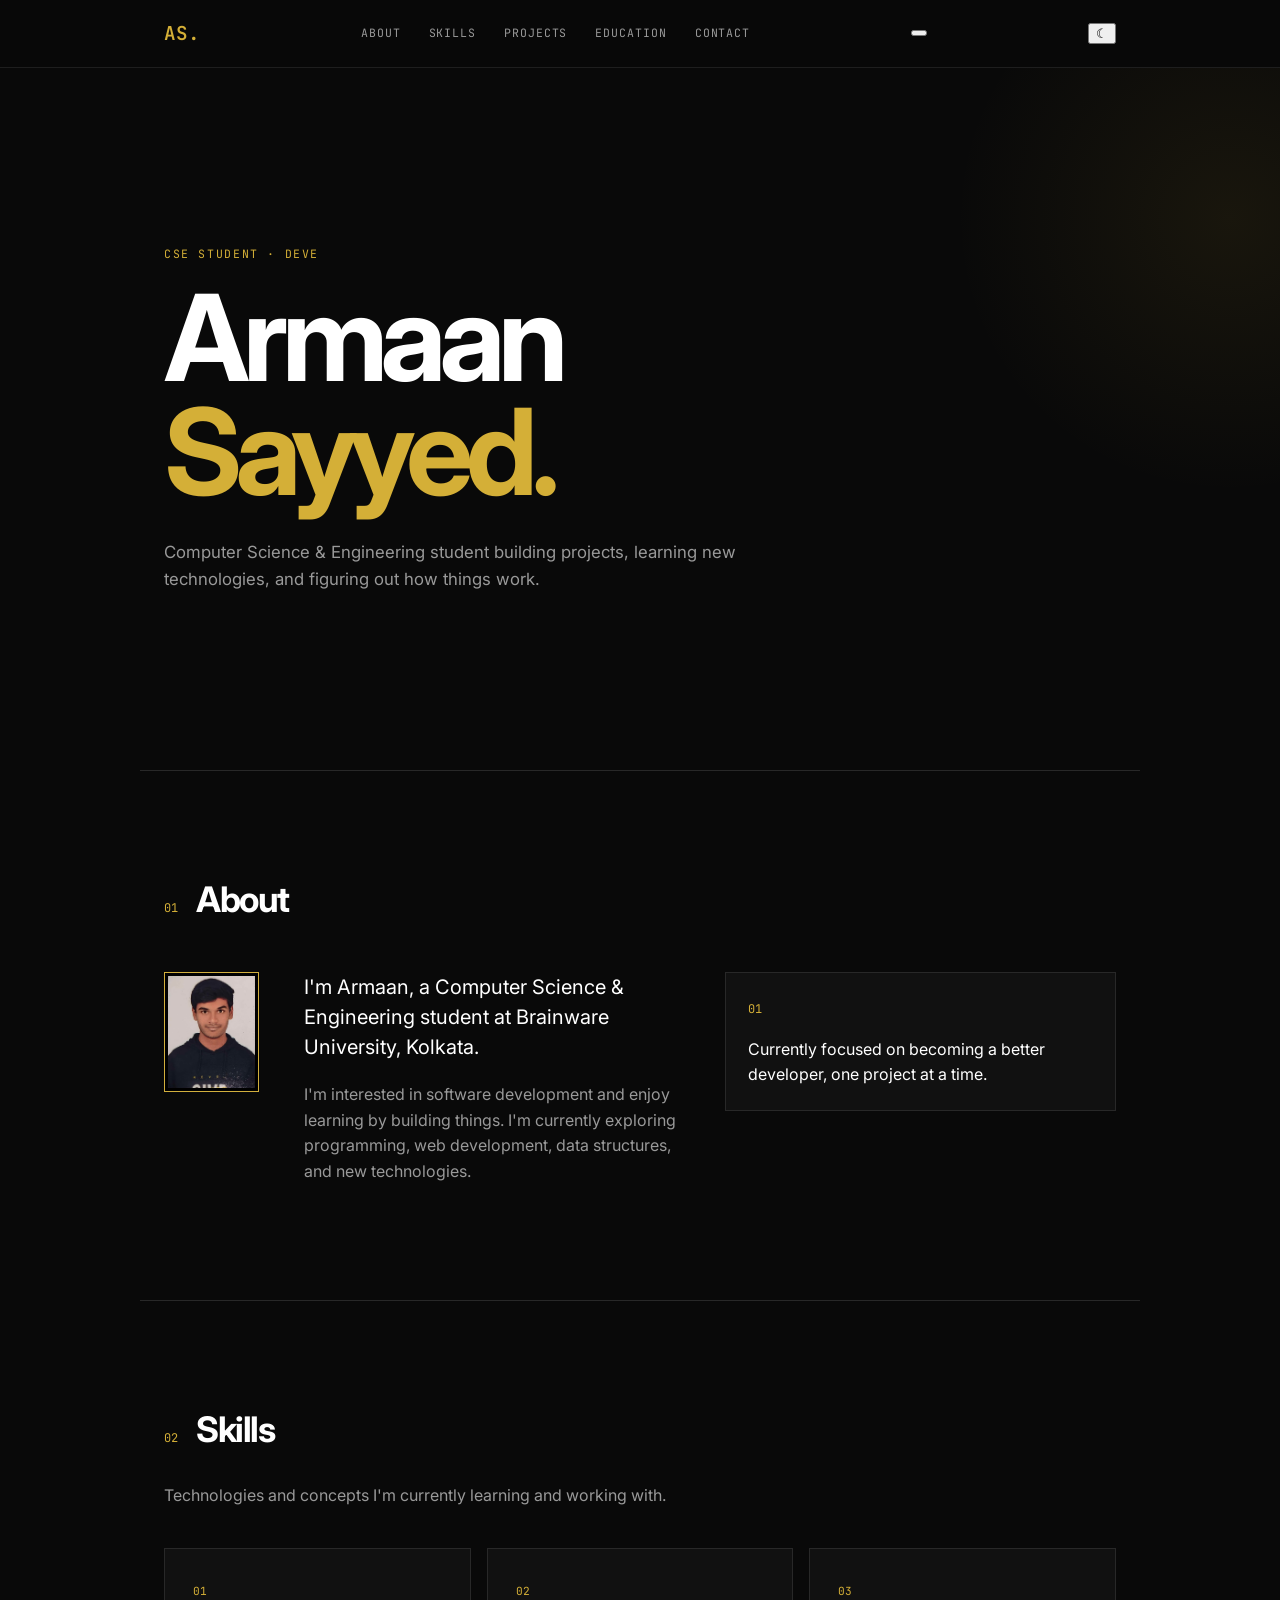
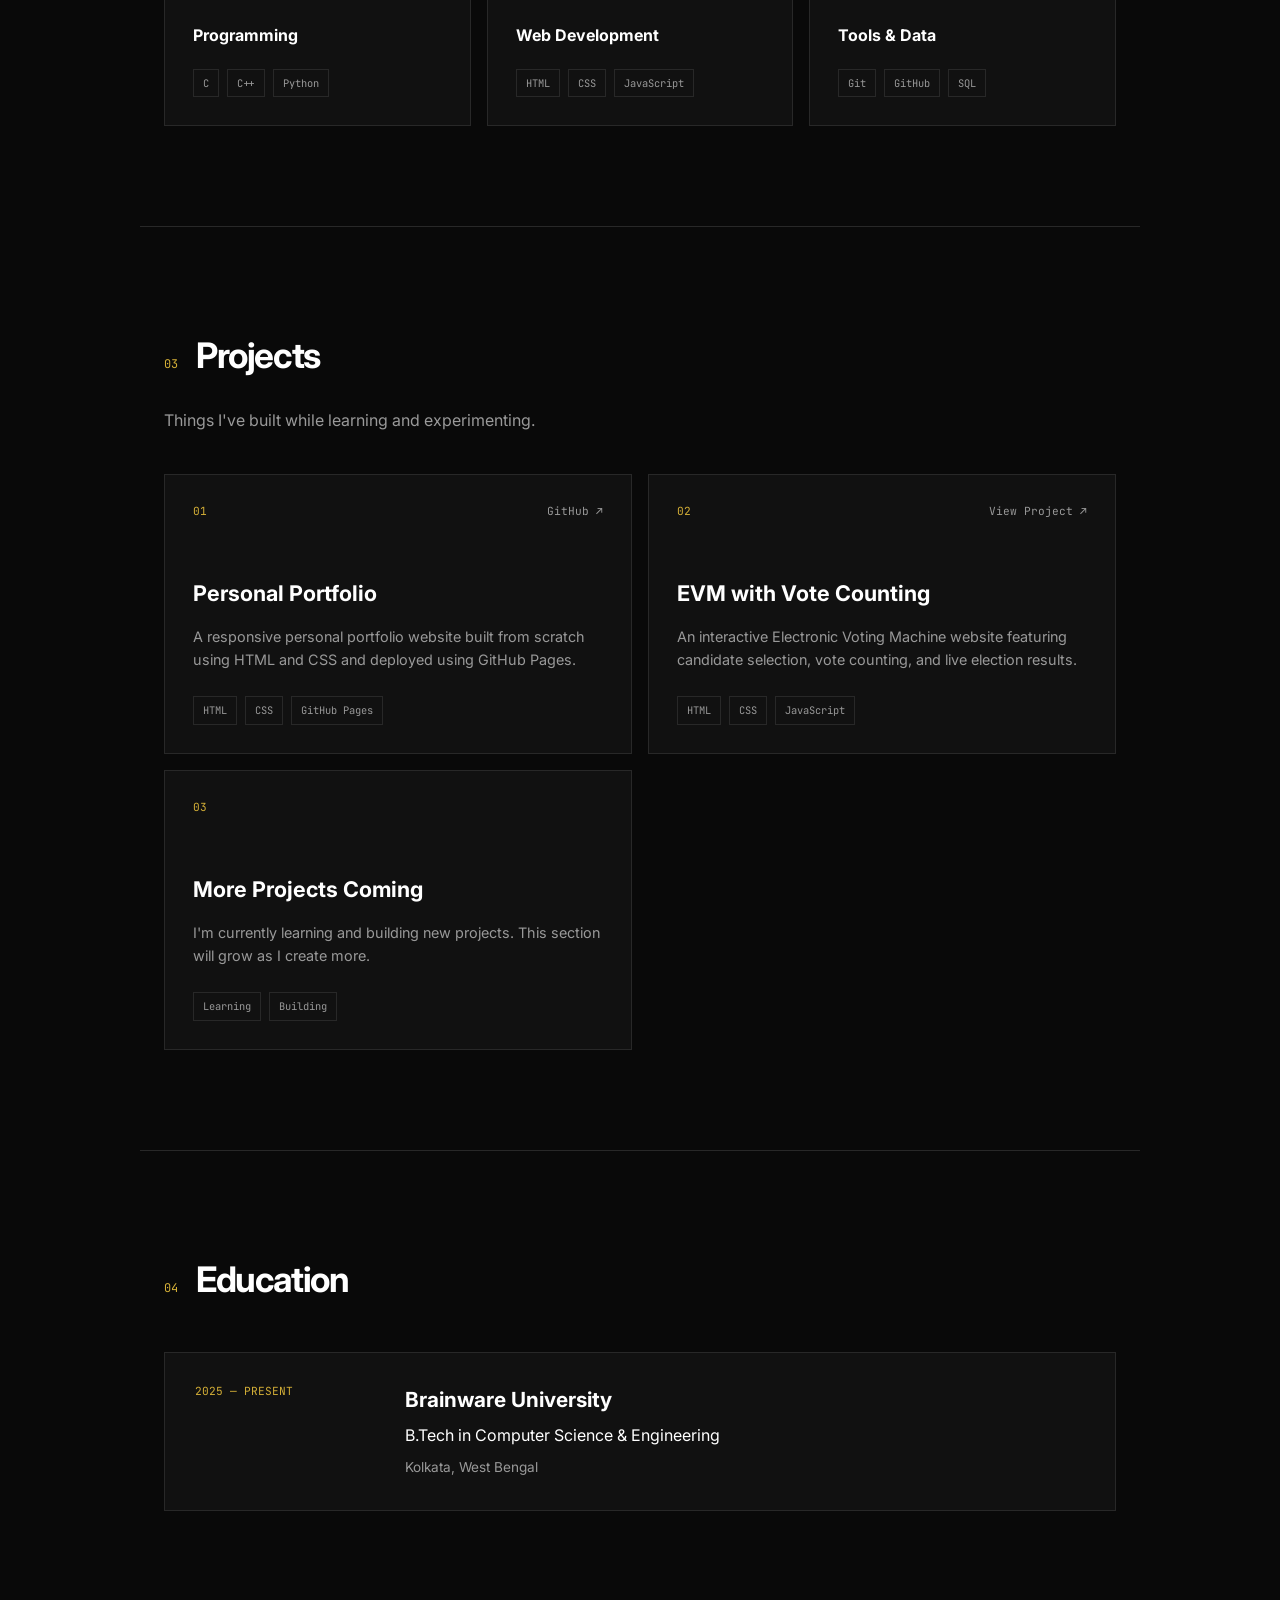
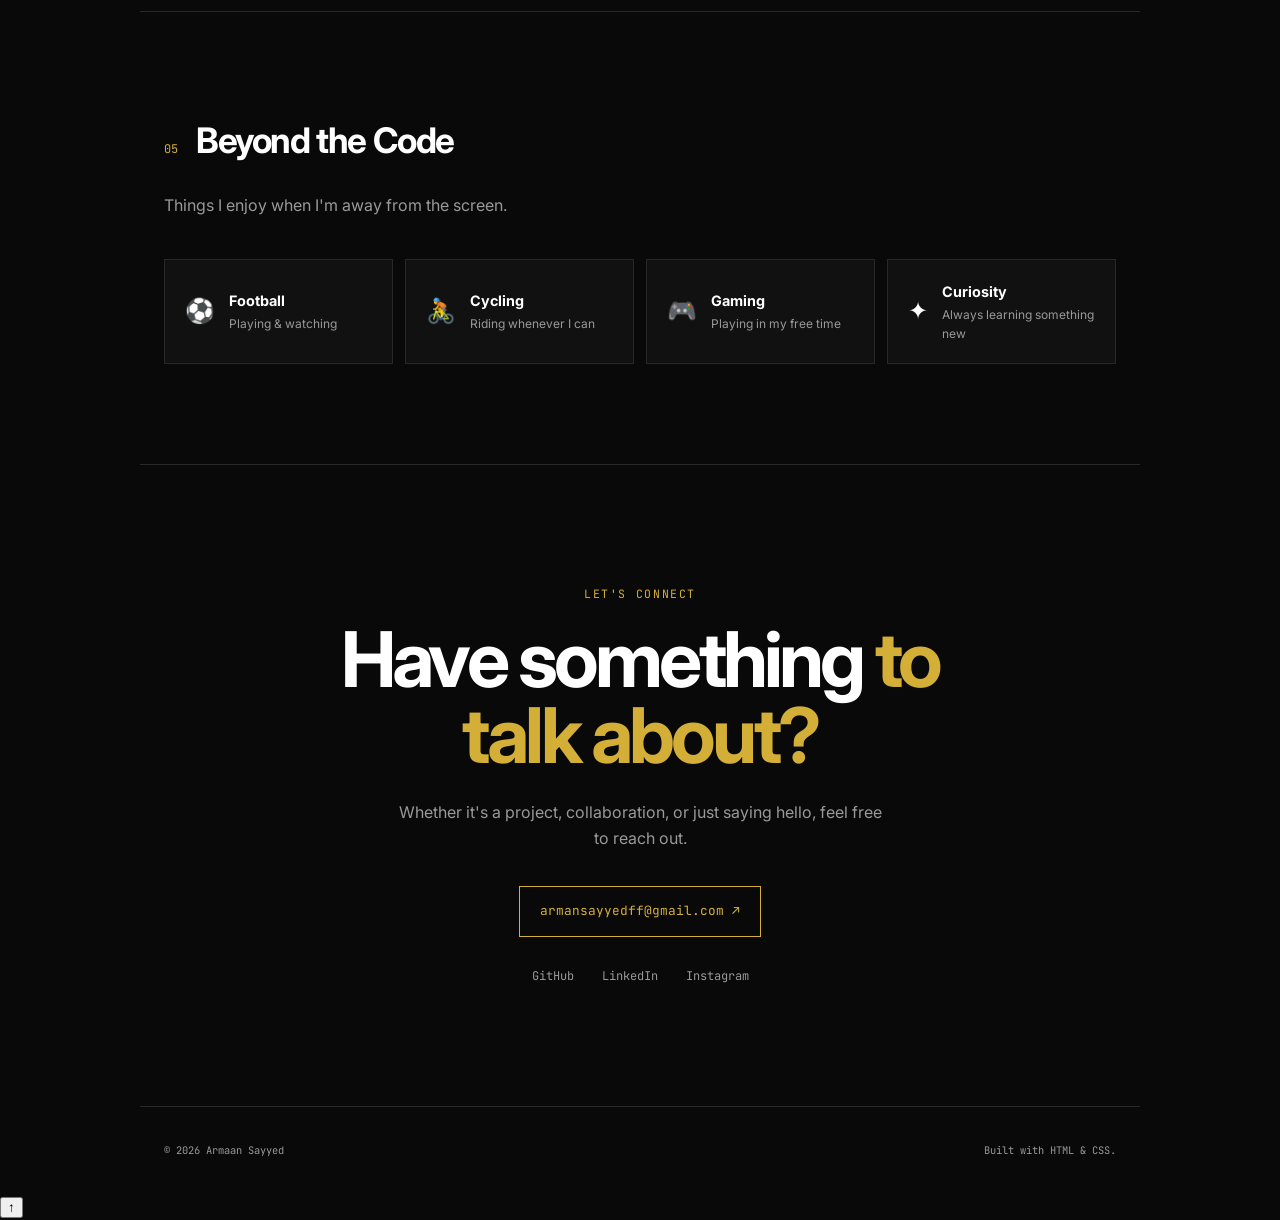
==== commit e52fce3e: "Update index.html" ====
--- a/index.html
+++ b/index.html
@@ -544,5 +544,7 @@
   </footer>
 
 
+<script src="script.js"></script>
+
 </body>
 </html>
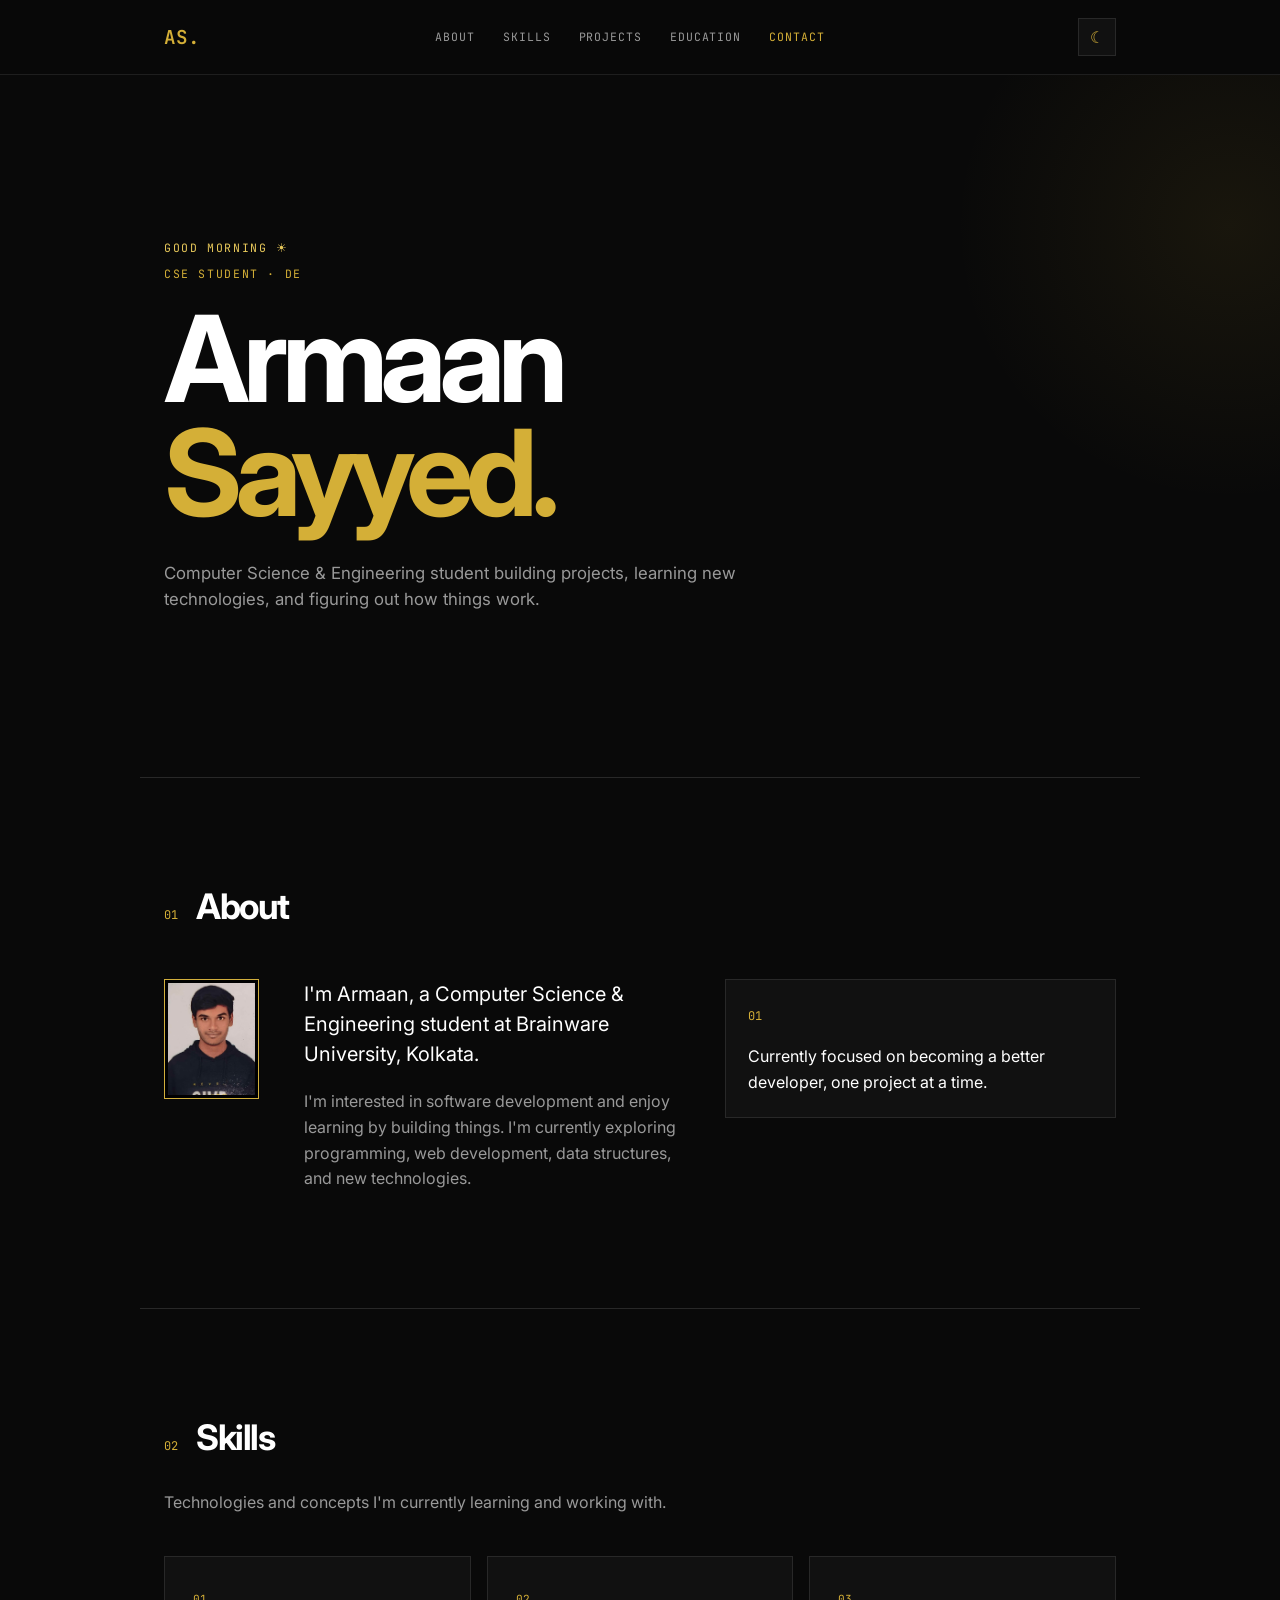
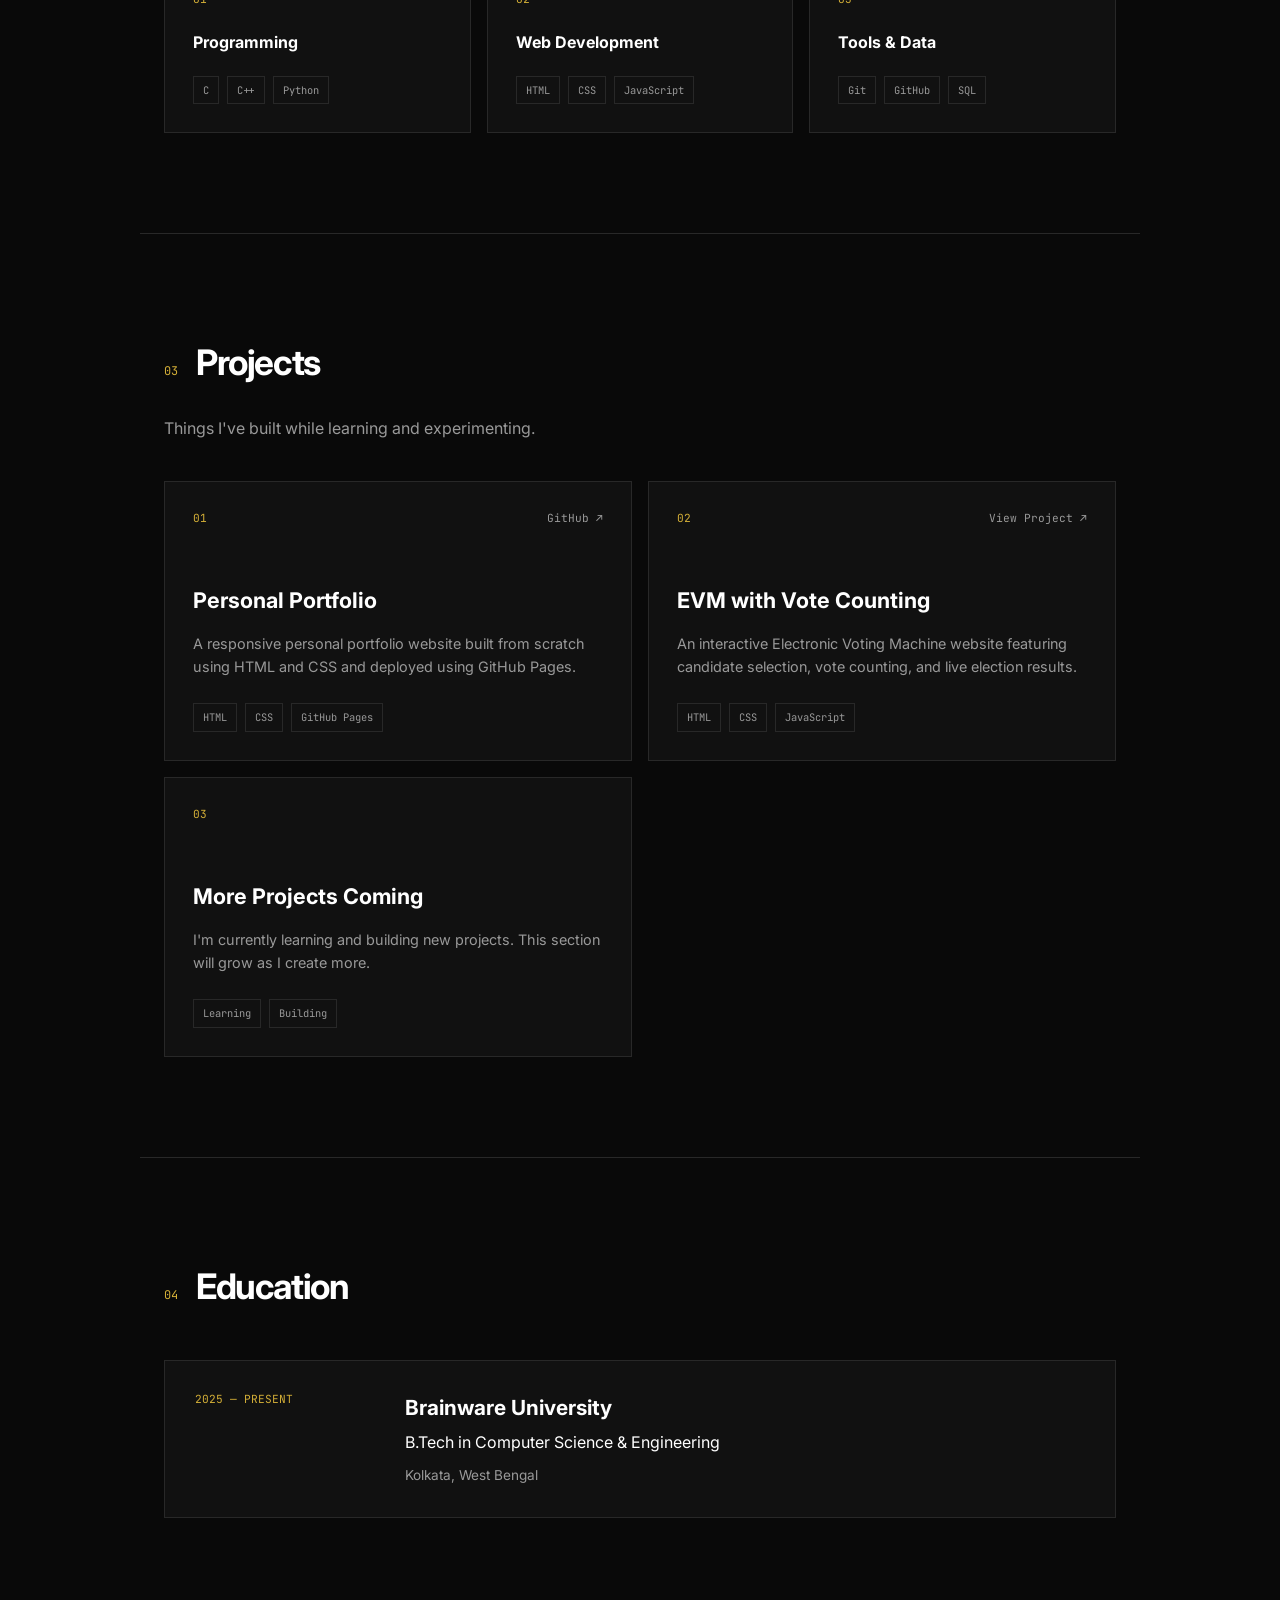
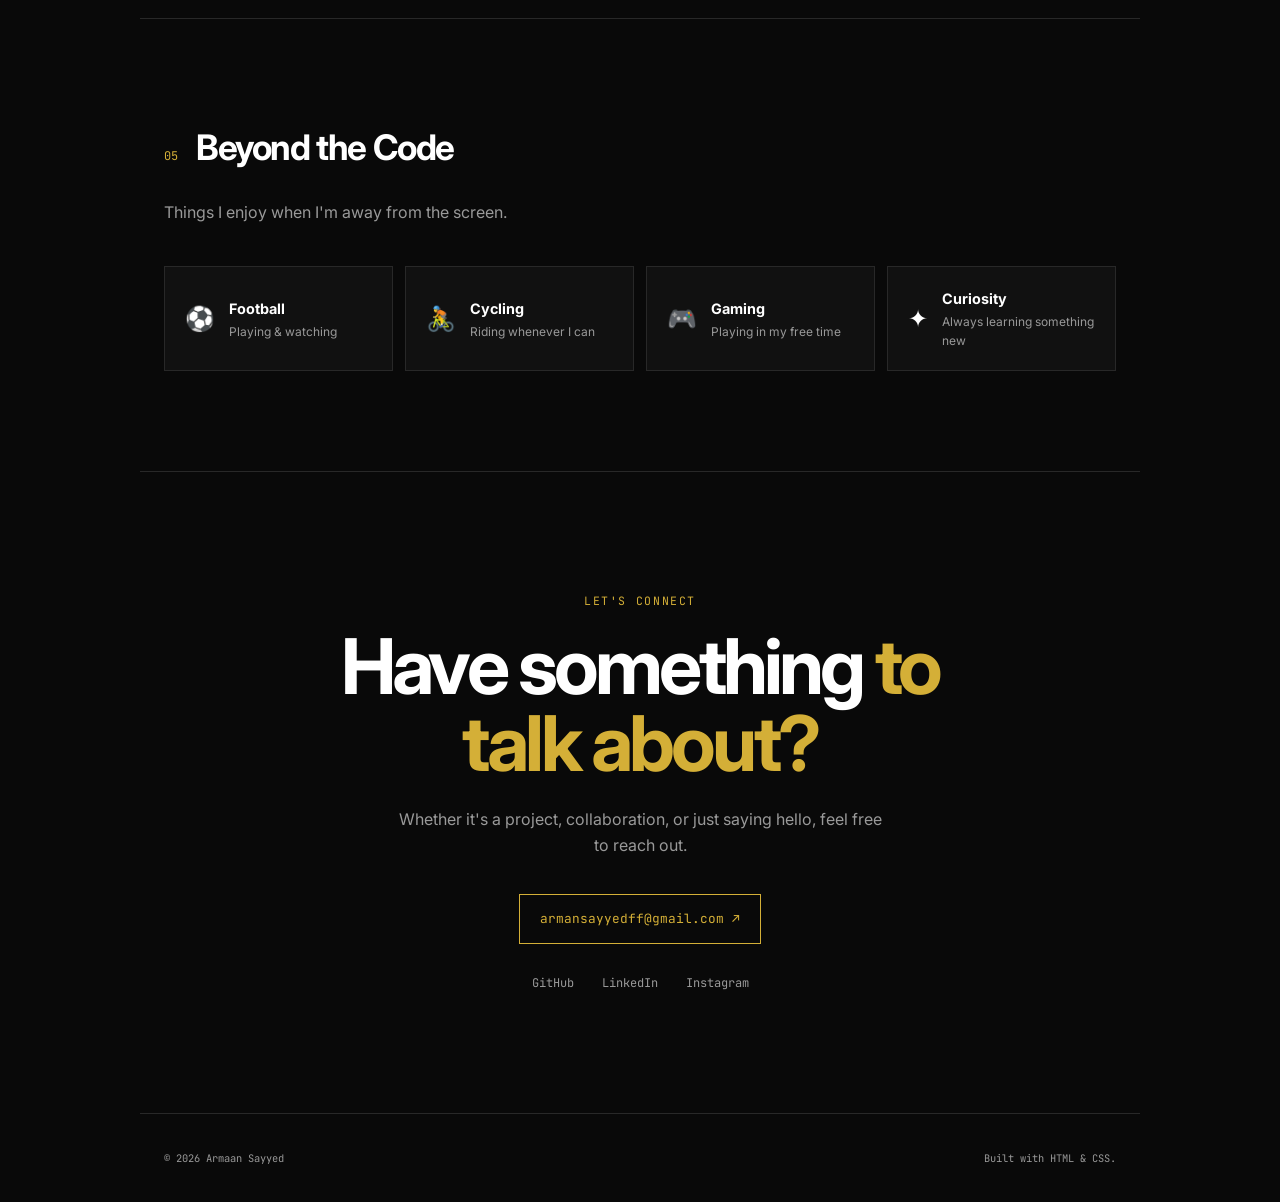
==== commit 41cc3946: "Update index.html" ====
--- a/index.html
+++ b/index.html
@@ -54,9 +54,11 @@
 
     <div class="hero-content">
 
-      <p class="eyebrow">
-        CSE STUDENT · DEVELOPER · KOLKATA
-      </p>
+     <p class="eyebrow greeting"></p>
+
+<p class="eyebrow hero-role">
+    CSE STUDENT · DEVELOPER · KOLKATA
+</p>
 
       <h1>
         Armaan <span>Sayyed.</span>
--- a/style.css
+++ b/style.css
@@ -1349,4 +1349,640 @@
     transition: none !important;
   }
 
+}
+
+
+/* =========================================================
+   JAVASCRIPT FEATURES
+========================================================= */
+
+
+/* =========================
+   THEME TOGGLE
+========================= */
+
+.theme-toggle {
+
+  width: 38px;
+  height: 38px;
+
+  margin-left: 18px;
+
+  display: flex;
+  align-items: center;
+  justify-content: center;
+
+  border: 1px solid var(--border);
+
+  background: var(--surface);
+
+  color: var(--gold);
+
+  font-family: 'JetBrains Mono', monospace;
+
+  font-size: 1rem;
+
+  cursor: pointer;
+
+  transition:
+    background 0.25s ease,
+    border-color 0.25s ease,
+    transform 0.25s ease;
+}
+
+
+.theme-toggle:hover {
+
+  border-color: var(--gold);
+
+  transform: translateY(-2px);
+
+}
+
+
+/* =========================
+   LIGHT MODE
+========================= */
+
+body.light-mode {
+
+  --bg: #f5f3ed;
+  --surface: #ffffff;
+  --surface-light: #eeece5;
+
+  --border: #d8d4c8;
+
+  --text: #171717;
+  --muted: #666666;
+
+  --gold: #9a7610;
+  --gold-light: #b28b18;
+
+  background: var(--bg);
+
+  color: var(--text);
+}
+
+
+body.light-mode .navbar {
+
+  background: rgba(245, 243, 237, 0.9);
+
+  border-bottom-color: var(--border);
+}
+
+
+body.light-mode .hero-background {
+
+  background: radial-gradient(
+    circle,
+    rgba(154, 118, 16, 0.10),
+    transparent 65%
+  );
+}
+
+
+body.light-mode .about-photo img {
+
+  background: #ffffff;
+}
+
+
+body.light-mode .email-button:hover {
+
+  color: #ffffff;
+
+}
+
+
+/* =========================
+   MOBILE MENU BUTTON
+========================= */
+
+.mobile-menu-button {
+
+  display: none;
+
+  width: 38px;
+  height: 38px;
+
+  padding: 8px;
+
+  margin-left: auto;
+
+  border: 1px solid var(--border);
+
+  background: var(--surface);
+
+  cursor: pointer;
+
+  flex-direction: column;
+
+  justify-content: center;
+
+  align-items: center;
+
+  gap: 4px;
+
+}
+
+
+.mobile-menu-button span {
+
+  display: block;
+
+  width: 17px;
+  height: 1px;
+
+  background: var(--text);
+
+  transition:
+    transform 0.25s ease,
+    opacity 0.25s ease;
+}
+
+
+/* =========================
+   ACTIVE NAVIGATION
+========================= */
+
+.nav-links a.active {
+
+  color: var(--gold);
+
+}
+
+
+/* =========================
+   SCROLL REVEAL
+========================= */
+
+.reveal {
+
+  opacity: 0;
+
+  transform: translateY(25px);
+
+  transition:
+    opacity 0.7s ease,
+    transform 0.7s ease;
+}
+
+
+.reveal.visible {
+
+  opacity: 1;
+
+  transform: translateY(0);
+
+}
+
+
+/* =========================
+   PROJECT INTERACTION
+========================= */
+
+.project-card.project-hover {
+
+  border-color: var(--gold);
+
+  transform: translateY(-5px);
+
+}
+
+
+/* =========================
+   BACK TO TOP
+========================= */
+
+.back-to-top {
+
+  position: fixed;
+
+  right: 24px;
+  bottom: 24px;
+
+  width: 42px;
+  height: 42px;
+
+  display: flex;
+
+  align-items: center;
+  justify-content: center;
+
+  border: 1px solid var(--gold);
+
+  background: var(--surface);
+
+  color: var(--gold);
+
+  font-family: 'JetBrains Mono', monospace;
+
+  font-size: 1rem;
+
+  cursor: pointer;
+
+  opacity: 0;
+
+  visibility: hidden;
+
+  transform: translateY(10px);
+
+  transition:
+    opacity 0.25s ease,
+    visibility 0.25s ease,
+    transform 0.25s ease,
+    background 0.25s ease;
+
+  z-index: 90;
+
+}
+
+
+.back-to-top.show {
+
+  opacity: 1;
+
+  visibility: visible;
+
+  transform: translateY(0);
+
+}
+
+
+.back-to-top:hover {
+
+  background: var(--gold);
+
+  color: #090909;
+
+}
+
+
+/* =========================================================
+   MOBILE JAVASCRIPT STYLES
+========================================================= */
+
+@media (max-width: 600px) {
+
+
+  /* ---------- NAV ---------- */
+
+  .nav-container {
+
+    position: relative;
+
+  }
+
+
+  .theme-toggle {
+
+    width: 34px;
+    height: 34px;
+
+    margin-left: 8px;
+
+    margin-right: 48px;
+
+    font-size: 0.9rem;
+
+  }
+
+
+  .mobile-menu-button {
+
+    display: flex;
+
+    position: absolute;
+
+    right: 18px;
+
+    top: 50%;
+
+    transform: translateY(-50%);
+
+  }
+
+
+  .nav-links.mobile-open {
+
+    display: flex;
+
+    position: absolute;
+
+    left: 0;
+    right: 0;
+
+    top: 100%;
+
+    padding: 18px 20px 22px;
+
+    flex-direction: column;
+
+    gap: 18px;
+
+    background: var(--bg);
+
+    border-bottom: 1px solid var(--border);
+
+    box-shadow: 0 12px 30px rgba(0, 0, 0, 0.15);
+
+  }
+
+
+  .nav-links.mobile-open a {
+
+    font-size: 0.7rem;
+
+  }
+
+
+  /* ---------- BACK TO TOP ---------- */
+
+  .back-to-top {
+
+    right: 18px;
+
+    bottom: 18px;
+
+    width: 38px;
+
+    height: 38px;
+
+  }
+
+}
+
+
+/* =========================================================
+   SMALL PHONE
+========================================================= */
+
+@media (max-width: 380px) {
+
+  .theme-toggle {
+
+    margin-right: 44px;
+
+  }
+
+}
+
+/* =========================================================
+   TIME-BASED GREETING
+========================================================= */
+
+.greeting {
+
+  margin-bottom: 8px;
+
+  color: var(--gold-light);
+
+}
+
+
+/* =========================================================
+   SECRET DEVELOPER MODE
+========================================================= */
+
+.dev-panel {
+
+  position: fixed;
+
+  inset: 0;
+
+  z-index: 9999;
+
+  display: flex;
+
+  align-items: center;
+
+  justify-content: center;
+
+  padding: 20px;
+
+  background: rgba(0, 0, 0, 0.78);
+
+  backdrop-filter: blur(10px);
+
+  opacity: 0;
+
+  visibility: hidden;
+
+  transition:
+    opacity 0.25s ease,
+    visibility 0.25s ease;
+
+}
+
+
+.dev-panel.show {
+
+  opacity: 1;
+
+  visibility: visible;
+
+}
+
+
+.dev-window {
+
+  position: relative;
+
+  width: 100%;
+
+  max-width: 430px;
+
+  padding: 30px;
+
+  background: #0b0b0b;
+
+  border: 1px solid var(--gold);
+
+  box-shadow:
+    0 0 45px rgba(212, 175, 55, 0.15);
+
+  font-family: 'JetBrains Mono', monospace;
+
+  color: var(--text);
+
+  transform: translateY(15px);
+
+  transition:
+    transform 0.25s ease;
+
+}
+
+
+.dev-panel.show .dev-window {
+
+  transform: translateY(0);
+
+}
+
+
+.dev-title {
+
+  color: var(--gold);
+
+  font-size: 0.8rem;
+
+  letter-spacing: 0.12em;
+
+}
+
+
+.dev-line {
+
+  margin: 12px 0 22px;
+
+  color: var(--border);
+
+  overflow: hidden;
+
+}
+
+
+.dev-row {
+
+  display: flex;
+
+  justify-content: space-between;
+
+  gap: 20px;
+
+  padding: 8px 0;
+
+  font-size: 0.72rem;
+
+  border-bottom: 1px solid rgba(40, 40, 40, 0.45);
+
+}
+
+
+.dev-row span {
+
+  color: var(--muted);
+
+}
+
+
+.dev-row strong {
+
+  color: var(--text);
+
+  font-weight: 400;
+
+  text-align: right;
+
+}
+
+
+.dev-row .online {
+
+  color: #65c466;
+
+}
+
+
+.dev-command {
+
+  margin-top: 25px;
+
+  color: var(--gold);
+
+  font-size: 0.72rem;
+
+}
+
+
+.dev-close {
+
+  position: absolute;
+
+  top: 12px;
+
+  right: 14px;
+
+  width: 30px;
+
+  height: 30px;
+
+  border: 1px solid var(--border);
+
+  background: transparent;
+
+  color: var(--muted);
+
+  font-size: 1.2rem;
+
+  cursor: pointer;
+
+  transition:
+    color 0.2s ease,
+    border-color 0.2s ease;
+
+}
+
+
+.dev-close:hover {
+
+  color: var(--gold);
+
+  border-color: var(--gold);
+
+}
+
+
+/* =========================================================
+   DEVELOPER MODE — LIGHT MODE
+========================================================= */
+
+body.light-mode .dev-panel {
+
+  background: rgba(245, 243, 237, 0.78);
+
+}
+
+
+body.light-mode .dev-window {
+
+  background: #ffffff;
+
+}
+
+
+/* =========================================================
+   DEVELOPER MODE — PHONE
+========================================================= */
+
+@media (max-width: 600px) {
+
+  .dev-panel {
+
+    padding: 18px;
+
+  }
+
+
+  .dev-window {
+
+    padding: 25px 20px;
+
+  }
+
+
+  .dev-row {
+
+    font-size: 0.65rem;
+
+  }
+
+
+  .dev-command {
+
+    font-size: 0.65rem;
+
+  }
+
 }
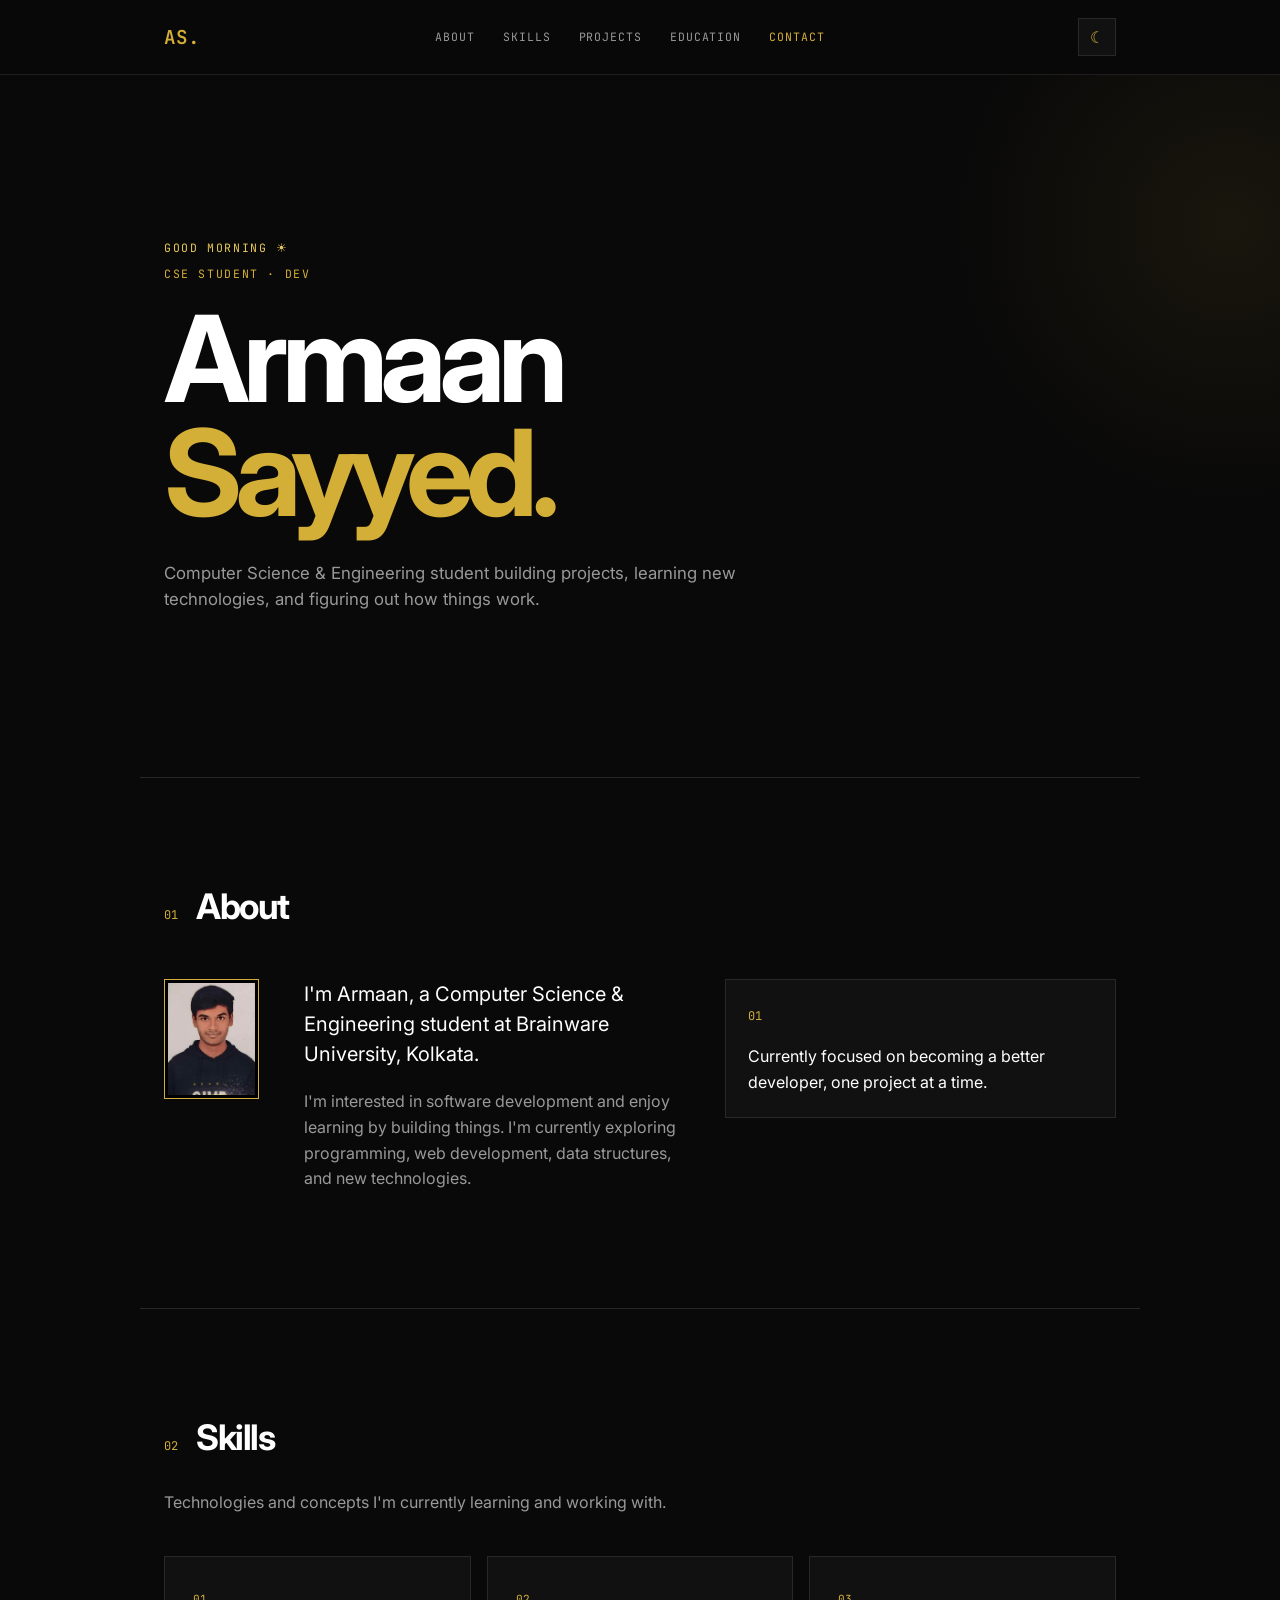
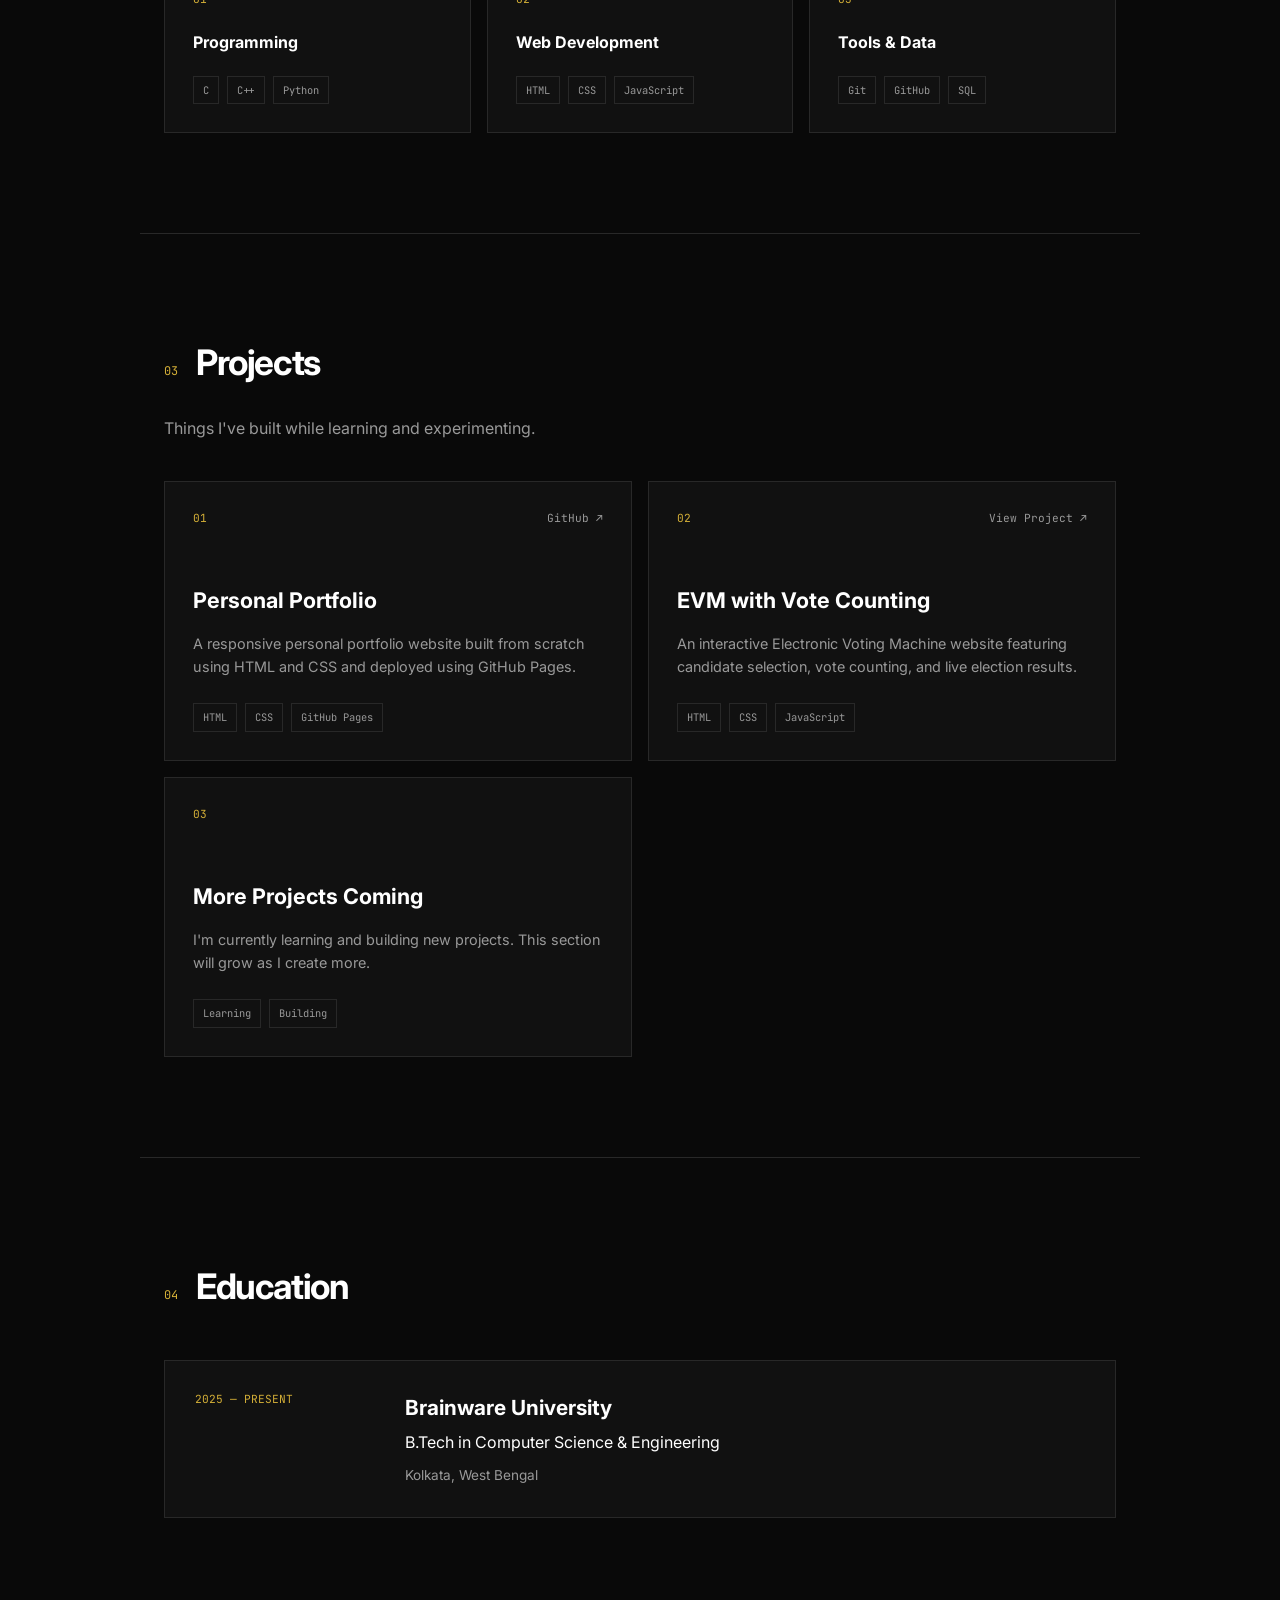
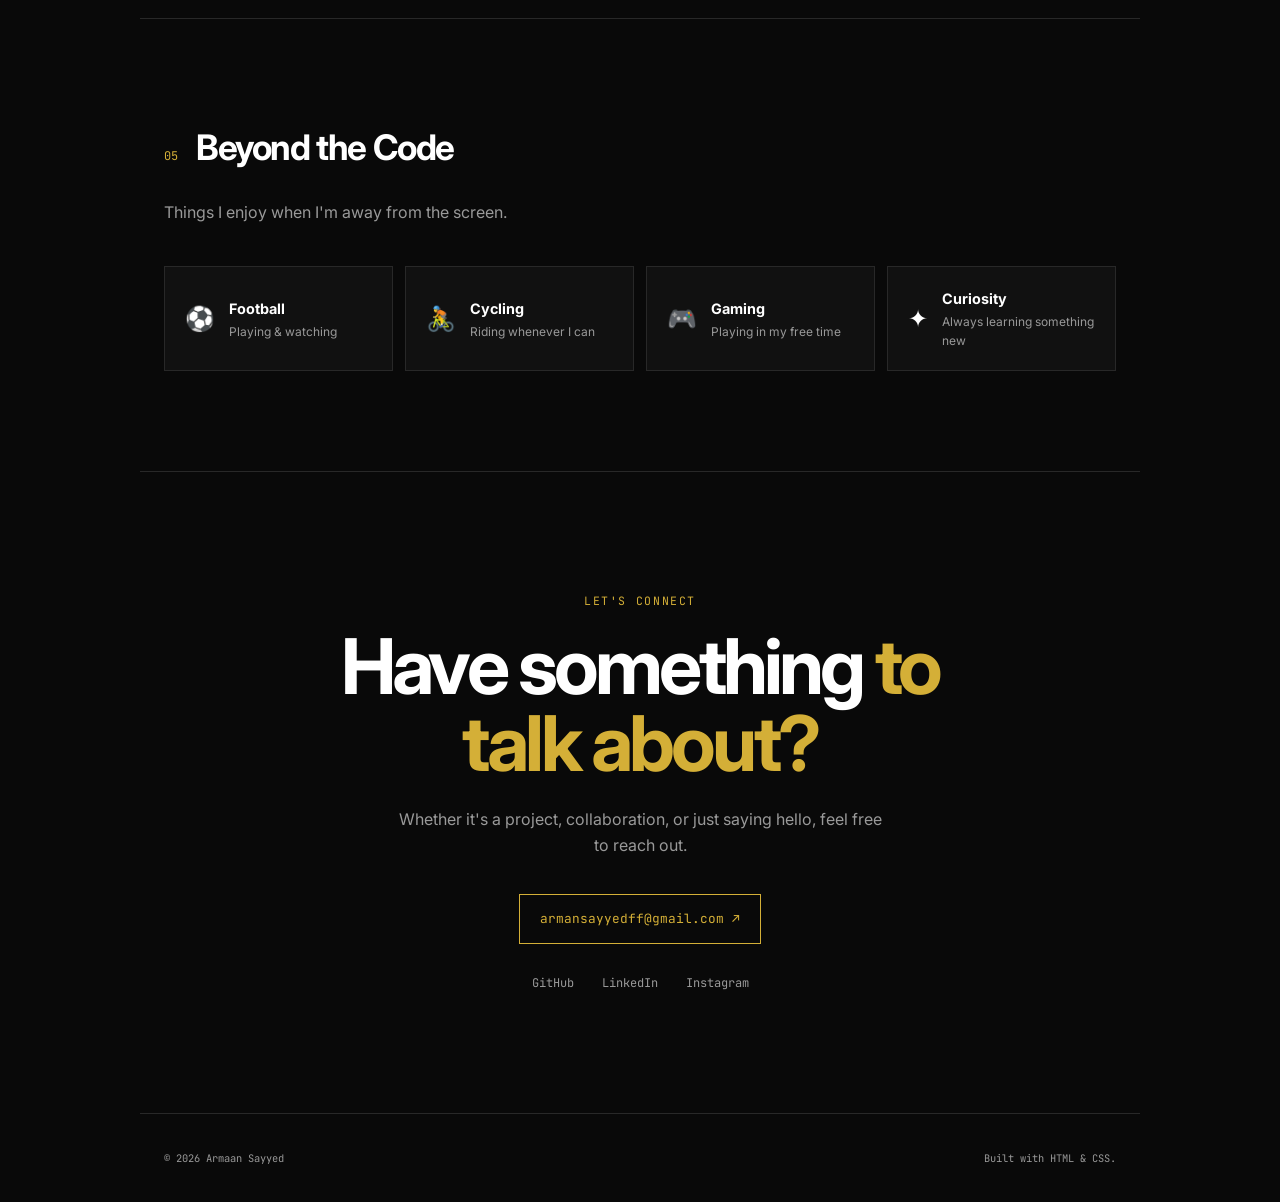
==== commit 224ff563: "Update index.html" ====
--- a/index.html
+++ b/index.html
@@ -9,8 +9,34 @@
 
   <meta
     name="description"
-    content="Armaan Sayyed — Computer Science & Engineering student at Brainware University, Kolkata."
+    content="Portfolio of Armaan Sayyed, a Computer Science & Engineering student at Brainware University, Kolkata — projects, skills, and contact info."
   >
+  <meta name="author" content="Armaan Sayyed">
+  <link rel="canonical" href="https://armaan-xd.github.io/">
+
+  <!-- Favicons -->
+  <link rel="icon" href="/favicon.ico" sizes="32x32">
+  <link rel="icon" href="/assets/favicon.svg" type="image/svg+xml">
+  <link rel="apple-touch-icon" href="/assets/apple-touch-icon.png">
+  <link rel="manifest" href="/site.webmanifest">
+  <meta name="theme-color" content="#090909">
+
+  <!-- Open Graph -->
+  <meta property="og:type" content="website">
+  <meta property="og:site_name" content="Armaan Sayyed">
+  <meta property="og:title" content="Armaan Sayyed | CSE Student & Developer">
+  <meta property="og:description" content="Portfolio of Armaan Sayyed, a Computer Science & Engineering student at Brainware University, Kolkata — projects, skills, and contact info.">
+  <meta property="og:url" content="https://armaan-xd.github.io/">
+  <meta property="og:image" content="https://armaan-xd.github.io/assets/social-share.png">
+  <meta property="og:image:width" content="1200">
+  <meta property="og:image:height" content="630">
+  <meta property="og:locale" content="en_US">
+
+  <!-- Twitter Card -->
+  <meta name="twitter:card" content="summary_large_image">
+  <meta name="twitter:title" content="Armaan Sayyed | CSE Student & Developer">
+  <meta name="twitter:description" content="Portfolio of Armaan Sayyed, a Computer Science & Engineering student at Brainware University, Kolkata — projects, skills, and contact info.">
+  <meta name="twitter:image" content="https://armaan-xd.github.io/assets/social-share.png">
 
   <link rel="preconnect" href="https://fonts.googleapis.com">
   <link rel="preconnect" href="https://fonts.gstatic.com" crossorigin>
@@ -21,6 +47,54 @@
   >
 
   <link rel="stylesheet" href="style.css">
+
+  <!-- Structured data: Person + WebSite (no LocalBusiness — see chat note) -->
+  <script type="application/ld+json">
+  {
+    "@context": "https://schema.org",
+    "@graph": [
+      {
+        "@type": "Person",
+        "@id": "https://armaan-xd.github.io/#person",
+        "name": "Armaan Sayyed",
+        "url": "https://armaan-xd.github.io/",
+        "image": "https://armaan-xd.github.io/psphoto.jpg",
+        "jobTitle": "Computer Science & Engineering Student",
+        "email": "mailto:armansayyedff@gmail.com",
+        "affiliation": {
+          "@type": "CollegeOrUniversity",
+          "name": "Brainware University",
+          "address": {
+            "@type": "PostalAddress",
+            "addressLocality": "Kolkata",
+            "addressRegion": "West Bengal",
+            "addressCountry": "IN"
+          }
+        },
+        "address": {
+          "@type": "PostalAddress",
+          "addressLocality": "Kolkata",
+          "addressRegion": "West Bengal",
+          "addressCountry": "IN"
+        },
+        "sameAs": [
+          "https://github.com/armaan-xd",
+          "https://www.linkedin.com/in/arman-sayyed-395670391/",
+          "https://www.instagram.com/armaxann/"
+        ]
+      },
+      {
+        "@type": "WebSite",
+        "@id": "https://armaan-xd.github.io/#website",
+        "url": "https://armaan-xd.github.io/",
+        "name": "Armaan Sayyed — Portfolio",
+        "description": "Personal portfolio of Armaan Sayyed, a Computer Science & Engineering student at Brainware University, Kolkata.",
+        "author": { "@id": "https://armaan-xd.github.io/#person" },
+        "inLanguage": "en"
+      }
+    ]
+  }
+  </script>
 </head>
 
 <body>
@@ -116,7 +190,7 @@
 
           <img
             src="psphoto.jpg"
-            alt="Armaan Sayyed"
+            alt="Armaan Sayyed, Computer Science & Engineering student in Kolkata"
           >
 
         </div>
@@ -227,139 +301,137 @@
 
     <!-- PROJECTS -->
 
-    <!-- PROJECTS -->
-
-<section id="projects" class="section">
-
-  <div class="section-heading">
-    <span>03</span>
-    <h2>Projects</h2>
-  </div>
-
-  <p class="section-intro">
-    Things I've built while learning and experimenting.
-  </p>
-
-
-  <div class="projects-list">
-
-
-    <!-- PROJECT 01 — PERSONAL PORTFOLIO -->
-
-    <article class="project-card">
-
-      <div class="project-top">
-
-        <span class="project-number">
-          01
-        </span>
-
-        <a
-          href="https://github.com/armaan-xd"
-          target="_blank"
-          rel="noopener noreferrer"
-          class="project-link"
-        >
-          GitHub ↗
-        </a>
-
-      </div>
-
-
-      <h3>
-        Personal Portfolio
-      </h3>
-
-      <p>
-        A responsive personal portfolio website built from scratch
-        using HTML and CSS and deployed using GitHub Pages.
+    <section id="projects" class="section">
+
+      <div class="section-heading">
+        <span>03</span>
+        <h2>Projects</h2>
+      </div>
+
+      <p class="section-intro">
+        Things I've built while learning and experimenting.
       </p>
 
 
-      <div class="project-tags">
-        <span>HTML</span>
-        <span>CSS</span>
-        <span>GitHub Pages</span>
-      </div>
-
-    </article>
-
-
-    <!-- PROJECT 02 — EVM -->
-
-    <article class="project-card">
-
-      <div class="project-top">
-
-        <span class="project-number">
-          02
-        </span>
-
-        <a
-          href="https://armaan-xd.github.io/MyEVM/"
-          target="_blank"
-          rel="noopener noreferrer"
-          class="project-link"
-        >
-          View Project ↗
-        </a>
-
-      </div>
-
-
-      <h3>
-        EVM with Vote Counting
-      </h3>
-
-      <p>
-        An interactive Electronic Voting Machine website featuring
-        candidate selection, vote counting, and live election results.
-      </p>
-
-
-      <div class="project-tags">
-        <span>HTML</span>
-        <span>CSS</span>
-        <span>JavaScript</span>
-      </div>
-
-    </article>
-
-
-    <!-- PROJECT 03 — MORE PROJECTS -->
-
-    <article class="project-card">
-
-      <div class="project-top">
-
-        <span class="project-number">
-          03
-        </span>
-
-      </div>
-
-
-      <h3>
-        More Projects Coming
-      </h3>
-
-      <p>
-        I'm currently learning and building new projects.
-        This section will grow as I create more.
-      </p>
-
-
-      <div class="project-tags">
-        <span>Learning</span>
-        <span>Building</span>
-      </div>
-
-    </article>
-
-
-  </div>
-
-</section>
+      <div class="projects-list">
+
+
+        <!-- PROJECT 01 — PERSONAL PORTFOLIO -->
+
+        <article class="project-card">
+
+          <div class="project-top">
+
+            <span class="project-number">
+              01
+            </span>
+
+            <a
+              href="https://github.com/armaan-xd"
+              target="_blank"
+              rel="noopener noreferrer"
+              class="project-link"
+            >
+              GitHub ↗
+            </a>
+
+          </div>
+
+
+          <h3>
+            Personal Portfolio
+          </h3>
+
+          <p>
+            A responsive personal portfolio website built from scratch
+            using HTML and CSS and deployed using GitHub Pages.
+          </p>
+
+
+          <div class="project-tags">
+            <span>HTML</span>
+            <span>CSS</span>
+            <span>GitHub Pages</span>
+          </div>
+
+        </article>
+
+
+        <!-- PROJECT 02 — EVM -->
+
+        <article class="project-card">
+
+          <div class="project-top">
+
+            <span class="project-number">
+              02
+            </span>
+
+            <a
+              href="https://armaan-xd.github.io/MyEVM/"
+              target="_blank"
+              rel="noopener noreferrer"
+              class="project-link"
+            >
+              View Project ↗
+            </a>
+
+          </div>
+
+
+          <h3>
+            EVM with Vote Counting
+          </h3>
+
+          <p>
+            An interactive Electronic Voting Machine website featuring
+            candidate selection, vote counting, and live election results.
+          </p>
+
+
+          <div class="project-tags">
+            <span>HTML</span>
+            <span>CSS</span>
+            <span>JavaScript</span>
+          </div>
+
+        </article>
+
+
+        <!-- PROJECT 03 — MORE PROJECTS -->
+
+        <article class="project-card">
+
+          <div class="project-top">
+
+            <span class="project-number">
+              03
+            </span>
+
+          </div>
+
+
+          <h3>
+            More Projects Coming
+          </h3>
+
+          <p>
+            I'm currently learning and building new projects.
+            This section will grow as I create more.
+          </p>
+
+
+          <div class="project-tags">
+            <span>Learning</span>
+            <span>Building</span>
+          </div>
+
+        </article>
+
+
+      </div>
+
+    </section>
 
     <!-- EDUCATION -->
 
@@ -549,4 +621,4 @@
 <script src="script.js"></script>
 
 </body>
-</html>+</html>
--- a/style.css
+++ b/style.css
@@ -1985,4 +1985,35 @@
 
   }
 
+}
+
+/* =========================================================
+   TERMINAL BLINKING CURSOR
+========================================================= */
+
+.terminal-cursor {
+
+  display: inline-block;
+
+  margin-left: 2px;
+
+  color: var(--gold);
+
+  animation: terminalBlink 0.9s steps(1) infinite;
+
+}
+
+
+@keyframes terminalBlink {
+
+  0%,
+  45% {
+    opacity: 1;
+  }
+
+  46%,
+  100% {
+    opacity: 0;
+  }
+
 }
